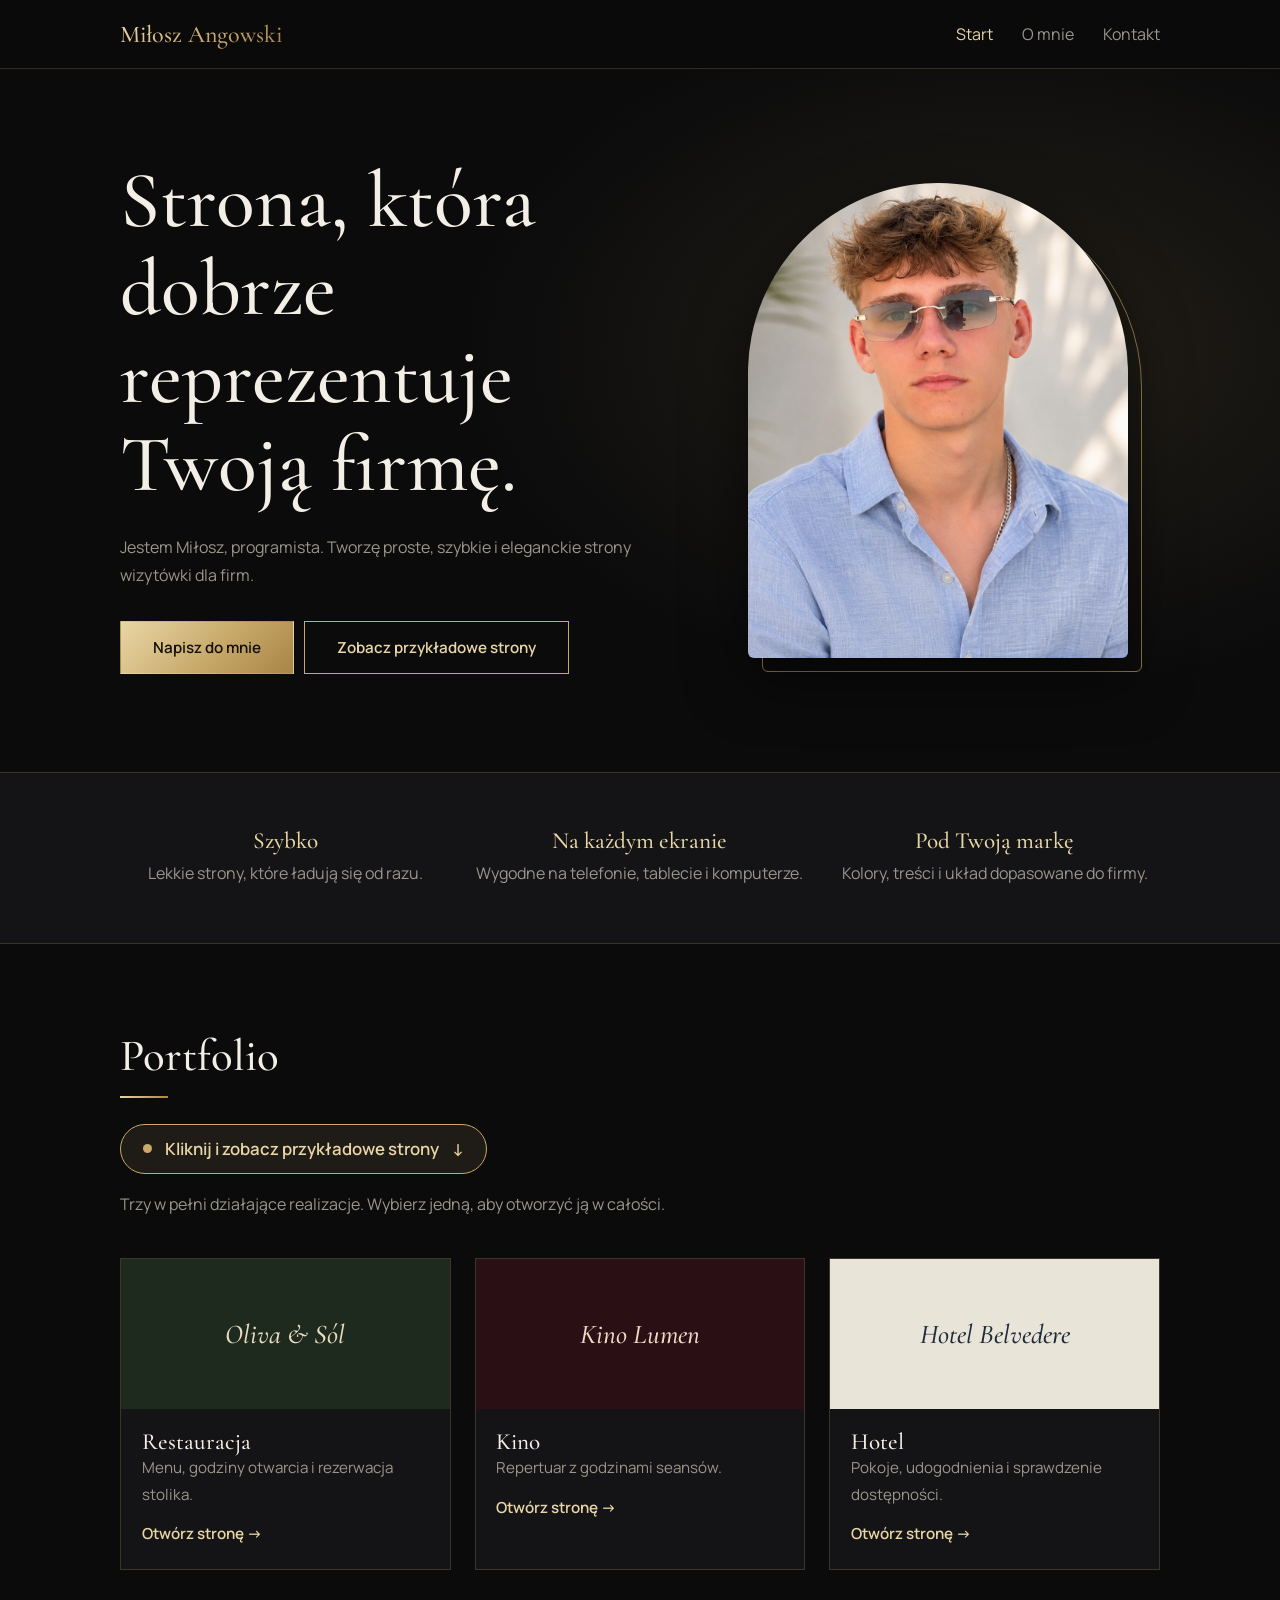
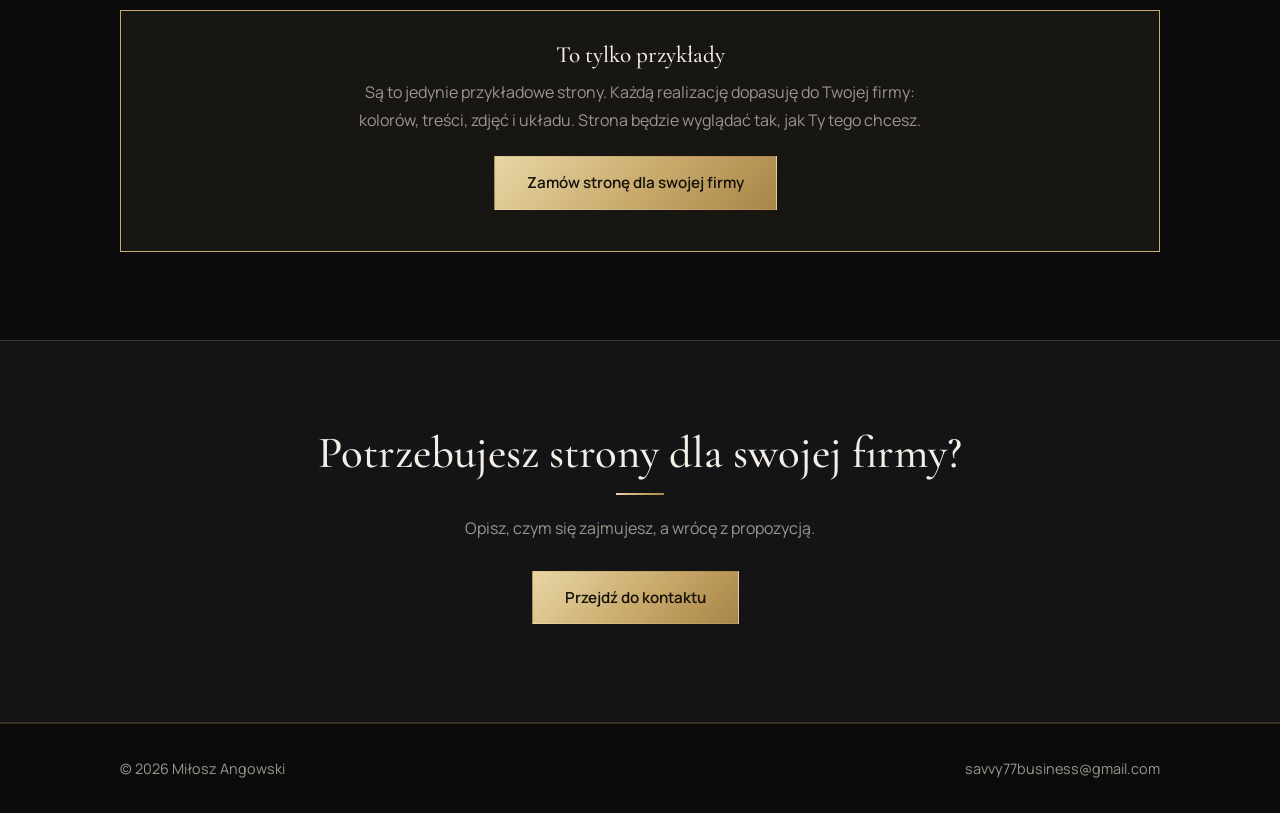
==== index.html @ a97b1cae "Add files via upload" ====
<!DOCTYPE html><html lang="pl"><head><meta charset="UTF-8"><meta name="theme-color" content="#0b0b0c"><meta name="viewport" content="width=device-width,initial-scale=1"><link rel="preconnect" href="https://fonts.googleapis.com"><link rel="preconnect" href="https://fonts.gstatic.com" crossorigin><link href="https://fonts.googleapis.com/css2?family=Cormorant+Garamond:ital,wght@0,500;1,500&family=Manrope:wght@400;600&display=swap" rel="stylesheet"><title>Miłosz Angowski – strony wizytówki dla firm</title><meta name="description" content="Programista. Tworzę proste, szybkie i eleganckie strony wizytówki dla firm."><link rel="stylesheet" href="css/style.css"><script src="js/main.js" defer></script></head><body>
<header><div class="wrap"><a class="logo" href="index.html">Miłosz Angowski</a><nav><a href="index.html" class="on">Start</a><a href="o-mnie.html" class="">O mnie</a><a href="kontakt.html" class="">Kontakt</a></nav></div></header>
<section class="hero"><div class="wrap"><div class="txt"><h1>Strona, która dobrze reprezentuje Twoją firmę.</h1><p>Jestem Miłosz, programista. Tworzę proste, szybkie i eleganckie strony wizytówki dla firm.</p><div><a class="btn fill" href="kontakt.html">Napisz do mnie</a><a class="btn" href="#portfolio">Zobacz przykładowe strony</a></div></div>
<div class="photo"><img src="img/profile.png" alt="Miłosz Angowski"></div></div></section>
<section class="strip"><div class="wrap pts"><div class="pt"><h3>Szybko</h3><p class="muted">Lekkie strony, które ładują się od razu.</p></div><div class="pt"><h3>Na każdym ekranie</h3><p class="muted">Wygodne na telefonie, tablecie i komputerze.</p></div><div class="pt"><h3>Pod Twoją markę</h3><p class="muted">Kolory, treści i układ dopasowane do firmy.</p></div></div></section>
<section id="portfolio"><div class="wrap"><h2>Portfolio</h2><a class="hint" href="#portfolio"><span class="dot"></span>Kliknij i zobacz przykładowe strony<span aria-hidden="true">↓</span></a><p class="muted">Trzy w pełni działające realizacje. Wybierz jedną, aby otworzyć ją w całości.</p>
<div class="grid">
<a class="card" href="demo/restauracja.html"><div class="pv" style="background:#1f2a1f;color:#e8dcc0">Oliva &amp; Sól</div><div><h3>Restauracja</h3><p>Menu, godziny otwarcia i rezerwacja stolika.</p><span class="go">Otwórz stronę →</span></div></a>
<a class="card" href="demo/kino.html"><div class="pv" style="background:#2a0f14;color:#f1d9c6">Kino Lumen</div><div><h3>Kino</h3><p>Repertuar z godzinami seansów.</p><span class="go">Otwórz stronę →</span></div></a>
<a class="card" href="demo/hotel.html"><div class="pv" style="background:#e9e4d8;color:#1d2b3a">Hotel Belvedere</div><div><h3>Hotel</h3><p>Pokoje, udogodnienia i sprawdzenie dostępności.</p><span class="go">Otwórz stronę →</span></div></a>
</div><div class="note-box"><h3>To tylko przykłady</h3><p class="muted">Są to jedynie przykładowe strony. Każdą realizację dopasuję do Twojej firmy: kolorów, treści, zdjęć i układu. Strona będzie wyglądać tak, jak Ty tego chcesz.</p><a class="btn fill" href="kontakt.html">Zamów stronę dla swojej firmy</a></div></div></section>
<section class="band"><div class="wrap"><h2>Potrzebujesz strony dla swojej firmy?</h2><p class="muted" style="margin-bottom:1.8rem">Opisz, czym się zajmujesz, a wrócę z propozycją.</p><a class="btn fill" href="kontakt.html">Przejdź do kontaktu</a></div></section>
<footer><div class="wrap"><span>© 2026 Miłosz Angowski</span><a href="mailto:savvy77business@gmail.com">savvy77business@gmail.com</a></div></footer></body></html>
---- css/style.css ----
:root{--bg:#0b0b0c;--bg2:#141416;--gold:#c8a96a;--gold2:#e8d6a6;--ivory:#f4efe6;--mist:#9b968c;--line:rgba(200,169,106,.22);--grad:linear-gradient(135deg,#e8d6a6,#c8a96a 55%,#a88548)}
*{box-sizing:border-box;margin:0}
html{scroll-behavior:smooth;-webkit-text-size-adjust:100%}
body{background:var(--bg);color:var(--ivory);font:400 1rem/1.75 'Manrope',system-ui,sans-serif;overflow-x:hidden}
h1,h2,h3{font-family:'Cormorant Garamond',Georgia,serif;font-weight:500;line-height:1.1}
h1{font-size:clamp(2.4rem,7vw,5rem)}h2{font-size:clamp(1.9rem,4vw,2.8rem);margin-bottom:1.2rem}h3{font-size:1.45rem}
h2::after{content:"";display:block;width:48px;height:2px;background:var(--grad);margin-top:.9rem}
.band h2::after{margin-inline:auto}
a{color:inherit;text-decoration:none}
:focus-visible{outline:2px solid var(--gold);outline-offset:3px}
.wrap{max-width:1080px;margin:auto;padding:0 max(1.25rem,env(safe-area-inset-left))}
header{position:sticky;top:0;z-index:5;background:rgba(11,11,12,.9);backdrop-filter:blur(12px);-webkit-backdrop-filter:blur(12px);border-bottom:1px solid var(--line);padding-top:env(safe-area-inset-top)}
header .wrap{display:flex;justify-content:space-between;align-items:center;height:68px;gap:1rem}
.logo{font:500 1.5rem 'Cormorant Garamond',serif;white-space:nowrap;background:var(--grad);-webkit-background-clip:text;background-clip:text;color:transparent}
nav{display:flex}nav a{margin-left:1.8rem;color:var(--mist);padding:.5rem 0;transition:color .2s}
nav a:hover,nav a.on{color:var(--gold2)}
section{padding:5.5rem 0}
.muted{color:var(--mist)}
.hero{background:radial-gradient(60% 70% at 78% 40%,rgba(200,169,106,.13),transparent 70%)}
.hero .wrap{display:grid;grid-template-columns:1.2fr 1fr;gap:4rem;align-items:center}
.hero .txt>*{animation:rise .9s both}
.hero .txt p{animation-delay:.15s}.hero .txt div{animation-delay:.3s}.hero .photo{animation:rise 1.1s .2s both}
@keyframes rise{from{opacity:0;transform:translateY(18px)}}
.hero p{color:var(--mist);max-width:34rem;margin:1.5rem 0 2rem}
.photo{position:relative;justify-self:center;width:min(100%,380px)}
.photo::before{content:"";position:absolute;inset:14px -14px -14px 14px;border:1px solid var(--gold);border-radius:190px 190px 6px 6px;opacity:.7}
.photo img{position:relative;display:block;width:100%;aspect-ratio:4/5;object-fit:cover;object-position:50% 12%;border-radius:190px 190px 6px 6px;box-shadow:0 20px 60px rgba(0,0,0,.55)}
.btn{display:inline-block;padding:.95rem 2rem;border:1px solid var(--gold);color:var(--gold2);margin:0 .6rem .6rem 0;cursor:pointer;font:600 .95rem 'Manrope',sans-serif;transition:.25s;background:none;text-align:center;min-height:48px}
.btn:hover{background:var(--gold);color:var(--bg)}
.btn.fill{background:var(--grad);color:#14110a;border-color:transparent}.btn.fill:hover{filter:brightness(1.1)}
.grid{display:grid;grid-template-columns:repeat(3,1fr);gap:1.5rem;margin-top:2.5rem}
.card{border:1px solid var(--line);background:var(--bg2);transition:.3s;display:block}
.card:hover{border-color:var(--gold);transform:translateY(-4px);box-shadow:0 14px 40px rgba(0,0,0,.5)}
.card .pv{height:150px;display:flex;align-items:center;justify-content:center;font:italic 500 1.7rem 'Cormorant Garamond',serif}
.card div:last-child{padding:1.3rem}.card p{color:var(--mist);font-size:.95rem}
.band{background:var(--bg2);border-block:1px solid var(--line);text-align:center}
.cols{display:grid;grid-template-columns:1fr 1fr;gap:4rem}
.rows>div{padding:1.2rem 0;border-bottom:1px solid var(--line)}.rows h3{margin-bottom:.2rem;color:var(--gold2)}
form{display:grid;gap:1.2rem;max-width:560px}
label{display:grid;gap:.4rem;color:var(--mist);font-size:.95rem}
input,textarea{background:var(--bg2);border:1px solid var(--line);color:var(--ivory);padding:.9rem 1rem;font:inherit;font-size:16px;border-radius:2px;width:100%}
input:focus,textarea:focus{border-color:var(--gold);outline:0}
footer{border-top:1px solid var(--line);padding:2rem 0 calc(2rem + env(safe-area-inset-bottom));color:var(--mist);font-size:.9rem}
footer .wrap{display:flex;justify-content:space-between;flex-wrap:wrap;gap:.5rem}
footer a:hover{color:var(--gold2)}
@media(max-width:760px){
.hero .wrap,.cols,.grid{grid-template-columns:1fr}.hero .wrap{gap:2.5rem;text-align:center}
.hero .photo{order:-1;width:min(68%,270px)}.hero p{margin-inline:auto}
.hero .btn{display:block;margin-right:0}
.cols{gap:2.5rem}
section{padding:3.5rem 0}header .wrap{height:60px}.logo{font-size:1.25rem}nav a{margin-left:1rem;font-size:.9rem}
.btn{width:100%}footer .wrap{flex-direction:column;align-items:center;text-align:center}}
@media(prefers-reduced-motion:reduce){*{animation:none!important;transition:none!important}}
.hint{display:inline-flex;align-items:center;gap:.8rem;margin:.4rem 0 1rem;padding:.8rem 1.4rem;border:1px solid var(--gold);background:rgba(200,169,106,.1);color:var(--gold2);font:600 1.05rem 'Manrope',sans-serif;border-radius:99px}
.hint .dot{width:9px;height:9px;border-radius:50%;background:var(--gold);animation:pulse 1.6s infinite}
@keyframes pulse{0%{box-shadow:0 0 0 0 rgba(200,169,106,.7)}100%{box-shadow:0 0 0 12px rgba(200,169,106,0)}}
.card .go{display:inline-block;margin-top:.8rem;color:var(--gold2);font-weight:600;font-size:.95rem}
.card:hover .go{letter-spacing:.03em}
@media(max-width:760px){.hint{font-size:.95rem;padding:.7rem 1.1rem}}
::selection{background:var(--gold);color:#14110a}
.prog{position:fixed;top:0;left:0;height:3px;background:var(--grad);z-index:20;width:0}
.rv{opacity:0;transform:translateY(22px);transition:opacity .7s,transform .7s,border-color .3s,box-shadow .3s}
.rv.vis{opacity:1;transform:none}.card.rv.vis:hover{transform:translateY(-4px)}
.strip{padding:3.5rem 0;border-block:1px solid var(--line);background:var(--bg2)}
.pts,.steps,.feat{display:grid;gap:1.5rem}.pts{grid-template-columns:repeat(3,1fr);text-align:center}.pt h3{color:var(--gold2);margin-bottom:.3rem}
.steps{grid-template-columns:repeat(4,1fr);margin-top:2rem}.step b{display:block;font:500 2.6rem 'Cormorant Garamond',serif;background:var(--grad);-webkit-background-clip:text;background-clip:text;color:transparent}
.feat{grid-template-columns:repeat(3,1fr);margin-top:2rem}.feat>div{border:1px solid var(--line);padding:1.5rem;background:var(--bg2)}.feat h3{color:var(--gold2);margin-bottom:.4rem}
.note-box{margin-top:2.5rem;padding:2rem;border:1px solid var(--gold);background:rgba(200,169,106,.07);text-align:center}.note-box p{max-width:36rem;margin:.6rem auto 1.4rem}
.cgrid{display:grid;grid-template-columns:1fr 1.1fr;gap:4rem;align-items:start}
.fcard{border:1px solid var(--line);border-top:2px solid var(--gold);background:var(--bg2);padding:2rem;box-shadow:0 20px 60px rgba(0,0,0,.4)}.fcard form{max-width:none}
select{background:var(--bg);border:1px solid var(--line);color:var(--ivory);padding:.9rem 1rem;font:inherit;font-size:16px;border-radius:2px;width:100%}
select:focus{border-color:var(--gold);outline:0}
details{border-bottom:1px solid var(--line);padding:1rem 0}summary{cursor:pointer;font-weight:600;color:var(--gold2);list-style:none}summary::after{content:"+";float:right;color:var(--gold)}details[open] summary::after{content:"–"}details p{margin-top:.6rem}
@media(max-width:860px){.steps,.feat,.pts,.cgrid{grid-template-columns:1fr}.cgrid{gap:2.5rem}.pts{text-align:left}.fcard{padding:1.4rem}}
@media(min-width:861px) and (max-width:1000px){.steps{grid-template-columns:1fr 1fr}}
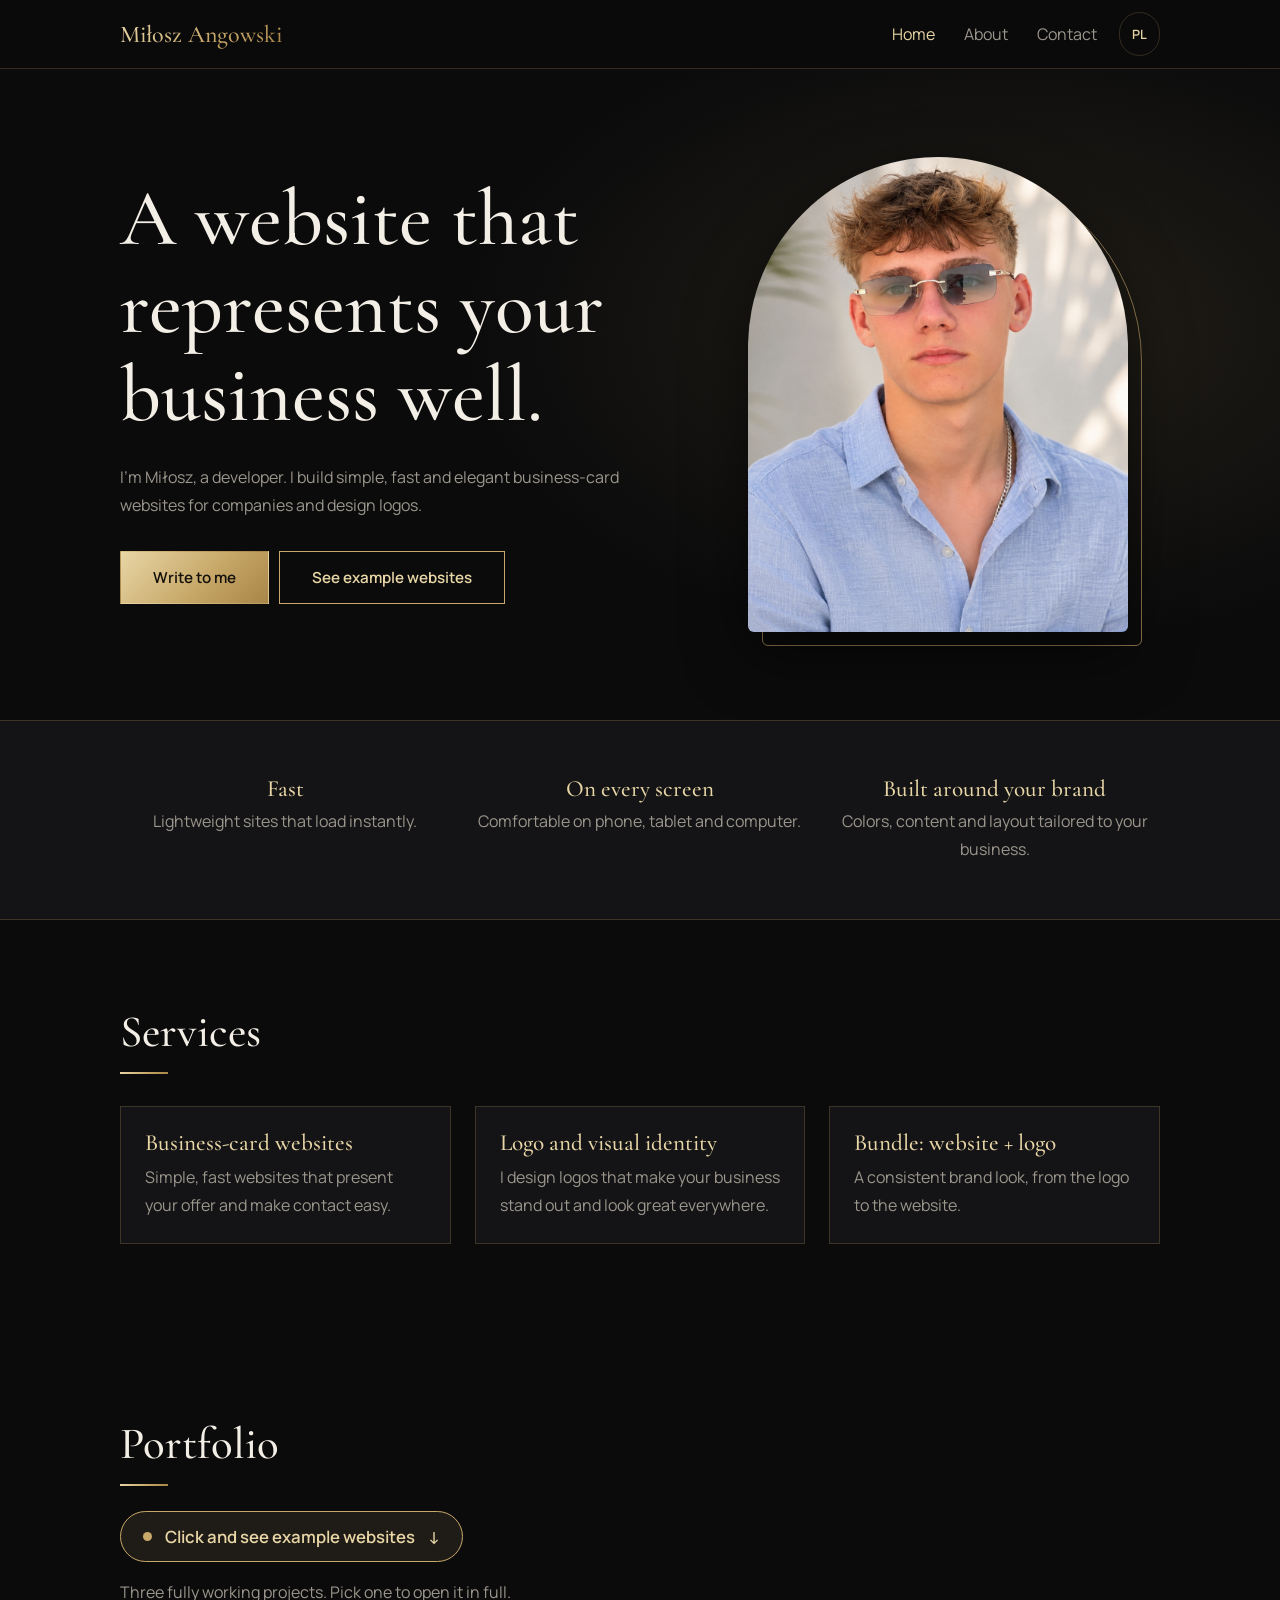
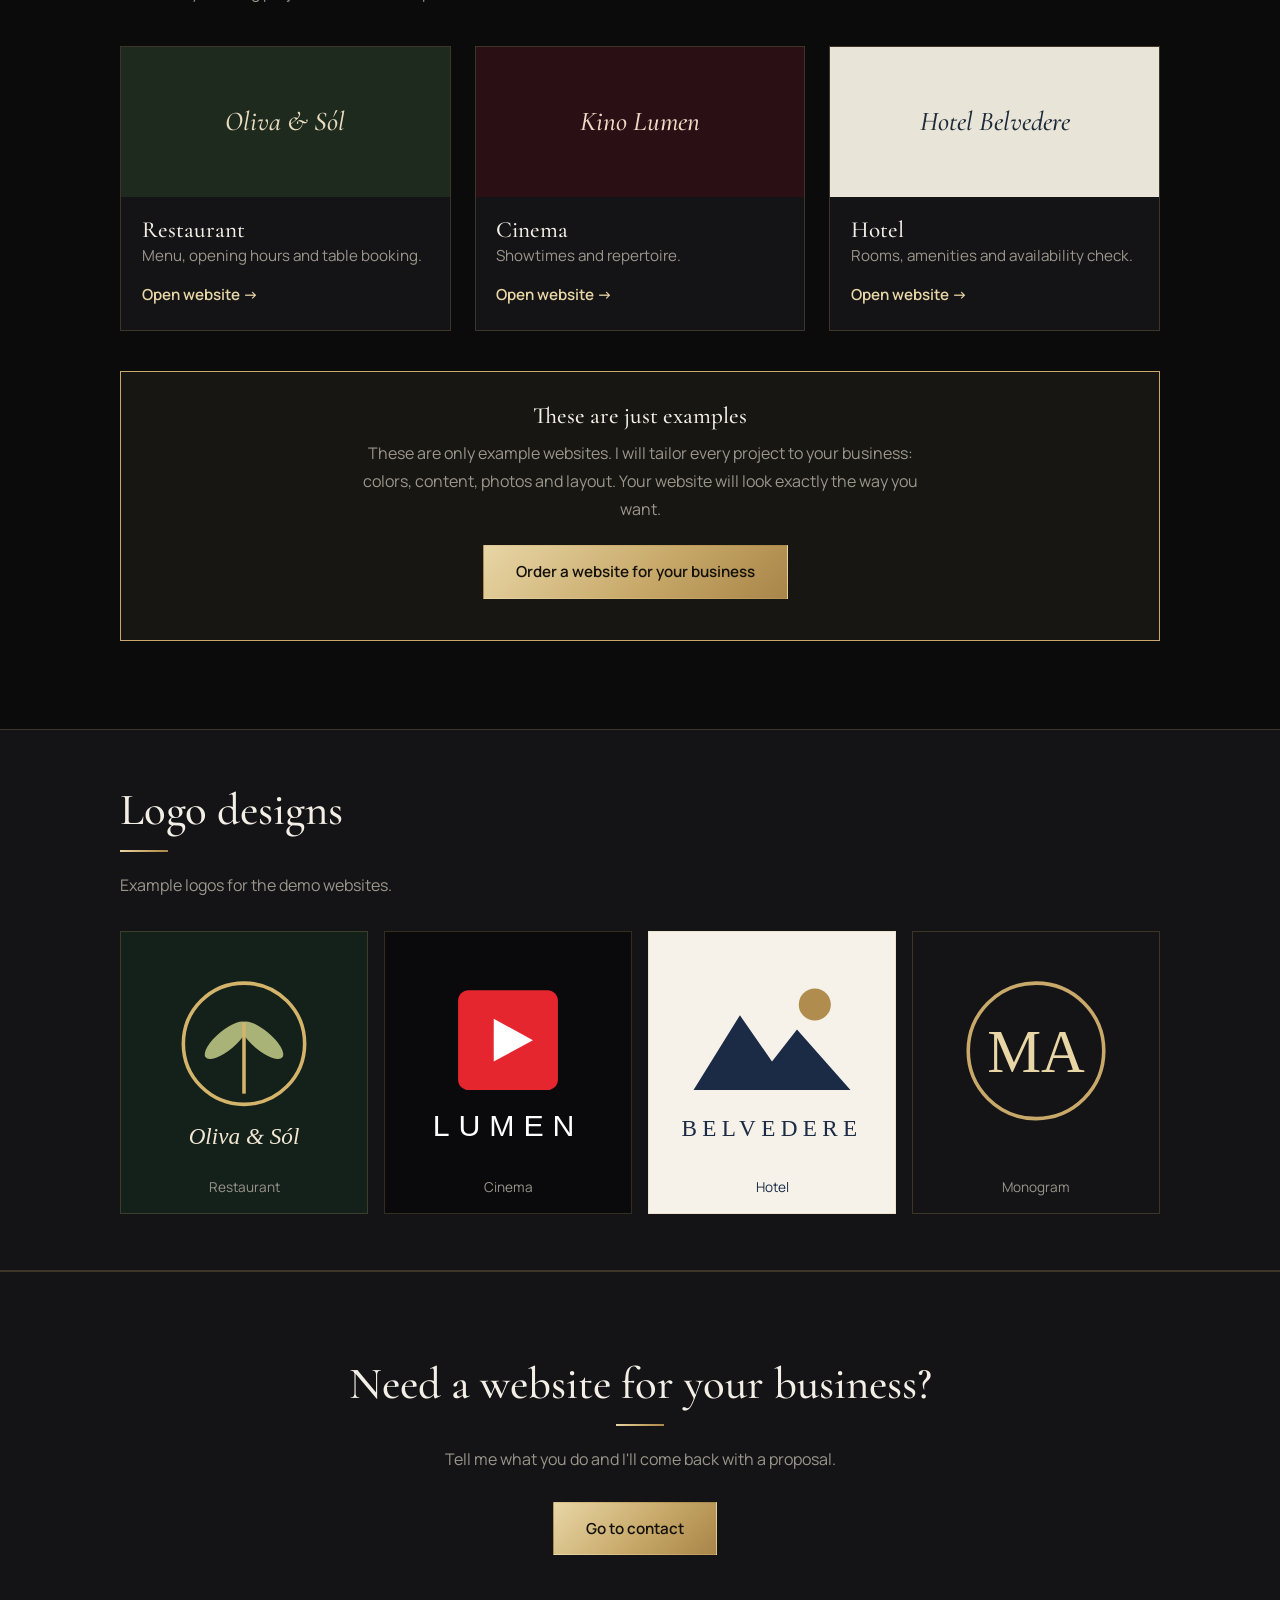
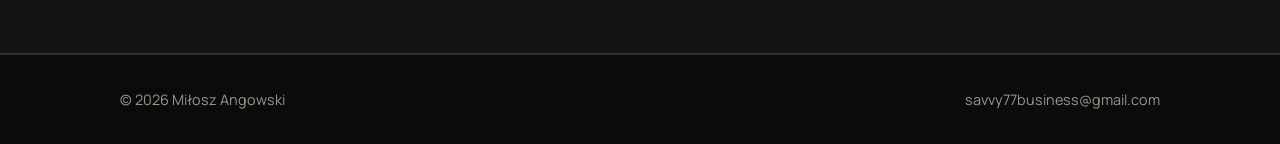
==== commit 7b97e0ae: "Add files via upload" ====
--- a/index.html
+++ b/index.html
@@ -1,13 +1,15 @@
-<!DOCTYPE html><html lang="pl"><head><meta charset="UTF-8"><meta name="theme-color" content="#0b0b0c"><meta name="viewport" content="width=device-width,initial-scale=1"><link rel="preconnect" href="https://fonts.googleapis.com"><link rel="preconnect" href="https://fonts.gstatic.com" crossorigin><link href="https://fonts.googleapis.com/css2?family=Cormorant+Garamond:ital,wght@0,500;1,500&family=Manrope:wght@400;600&display=swap" rel="stylesheet"><title>Miłosz Angowski – strony wizytówki dla firm</title><meta name="description" content="Programista. Tworzę proste, szybkie i eleganckie strony wizytówki dla firm."><link rel="stylesheet" href="css/style.css"><script src="js/main.js" defer></script></head><body>
+<!DOCTYPE html><html lang="pl"><head><meta charset="UTF-8"><meta name="theme-color" content="#0b0b0c"><link rel="icon" href="data:image/svg+xml,%3Csvg xmlns='http://www.w3.org/2000/svg' viewBox='0 0 64 64'%3E%3Crect width='64' height='64' rx='12' fill='%230b0b0c'/%3E%3Ctext x='32' y='43' font-size='28' text-anchor='middle' fill='%23c8a96a' font-family='Georgia,serif'%3EMA%3C/text%3E%3C/svg%3E"><meta name="viewport" content="width=device-width,initial-scale=1"><link rel="preconnect" href="https://fonts.googleapis.com"><link rel="preconnect" href="https://fonts.gstatic.com" crossorigin><link href="https://fonts.googleapis.com/css2?family=Cormorant+Garamond:ital,wght@0,500;1,500&family=Manrope:wght@400;600&display=swap" rel="stylesheet"><title>Miłosz Angowski – strony wizytówki dla firm</title><meta name="description" content="Programista. Tworzę proste, szybkie i eleganckie strony wizytówki dla firm."><link rel="stylesheet" href="css/style.css?v=4"><script src="js/main.js?v=4" defer></script><script src="js/i18n.js?v=4" defer></script></head><body>
 <header><div class="wrap"><a class="logo" href="index.html">Miłosz Angowski</a><nav><a href="index.html" class="on">Start</a><a href="o-mnie.html" class="">O mnie</a><a href="kontakt.html" class="">Kontakt</a></nav></div></header>
-<section class="hero"><div class="wrap"><div class="txt"><h1>Strona, która dobrze reprezentuje Twoją firmę.</h1><p>Jestem Miłosz, programista. Tworzę proste, szybkie i eleganckie strony wizytówki dla firm.</p><div><a class="btn fill" href="kontakt.html">Napisz do mnie</a><a class="btn" href="#portfolio">Zobacz przykładowe strony</a></div></div>
+<section class="hero"><div class="wrap"><div class="txt"><h1>Strona, która dobrze reprezentuje Twoją firmę.</h1><p>Jestem Miłosz, programista. Tworzę proste, szybkie i eleganckie strony wizytówki dla firm oraz projektuję logo.</p><div><a class="btn fill" href="kontakt.html">Napisz do mnie</a><a class="btn" href="#portfolio">Zobacz przykładowe strony</a></div></div>
 <div class="photo"><img src="img/profile.png" alt="Miłosz Angowski"></div></div></section>
 <section class="strip"><div class="wrap pts"><div class="pt"><h3>Szybko</h3><p class="muted">Lekkie strony, które ładują się od razu.</p></div><div class="pt"><h3>Na każdym ekranie</h3><p class="muted">Wygodne na telefonie, tablecie i komputerze.</p></div><div class="pt"><h3>Pod Twoją markę</h3><p class="muted">Kolory, treści i układ dopasowane do firmy.</p></div></div></section>
+<section><div class="wrap"><h2>Usługi</h2><div class="feat"><div><h3>Strony wizytówki</h3><p class="muted">Proste, szybkie strony, które pokazują ofertę i ułatwiają kontakt.</p></div><div><h3>Logo i identyfikacja</h3><p class="muted">Projektuję logo, które wyróżnia firmę i dobrze wygląda wszędzie.</p></div><div><h3>Pakiet: strona + logo</h3><p class="muted">Spójny wygląd marki od logo po stronę internetową.</p></div></div></div></section>
 <section id="portfolio"><div class="wrap"><h2>Portfolio</h2><a class="hint" href="#portfolio"><span class="dot"></span>Kliknij i zobacz przykładowe strony<span aria-hidden="true">↓</span></a><p class="muted">Trzy w pełni działające realizacje. Wybierz jedną, aby otworzyć ją w całości.</p>
 <div class="grid">
 <a class="card" href="demo/restauracja.html"><div class="pv" style="background:#1f2a1f;color:#e8dcc0">Oliva &amp; Sól</div><div><h3>Restauracja</h3><p>Menu, godziny otwarcia i rezerwacja stolika.</p><span class="go">Otwórz stronę →</span></div></a>
 <a class="card" href="demo/kino.html"><div class="pv" style="background:#2a0f14;color:#f1d9c6">Kino Lumen</div><div><h3>Kino</h3><p>Repertuar z godzinami seansów.</p><span class="go">Otwórz stronę →</span></div></a>
 <a class="card" href="demo/hotel.html"><div class="pv" style="background:#e9e4d8;color:#1d2b3a">Hotel Belvedere</div><div><h3>Hotel</h3><p>Pokoje, udogodnienia i sprawdzenie dostępności.</p><span class="go">Otwórz stronę →</span></div></a>
 </div><div class="note-box"><h3>To tylko przykłady</h3><p class="muted">Są to jedynie przykładowe strony. Każdą realizację dopasuję do Twojej firmy: kolorów, treści, zdjęć i układu. Strona będzie wyglądać tak, jak Ty tego chcesz.</p><a class="btn fill" href="kontakt.html">Zamów stronę dla swojej firmy</a></div></div></section>
+<section class="strip" id="logo"><div class="wrap"><h2>Projekty logo</h2><p class="muted">Przykładowe logotypy dla stron demonstracyjnych.</p><div class="lgs"><div class="lg" style="background:#14201a"><svg viewBox="0 0 120 120"><circle cx="60" cy="52" r="34" fill="none" stroke="#d4b46a" stroke-width="2"/><ellipse cx="50" cy="50" rx="15" ry="5.5" fill="#a9b377" transform="rotate(-40 50 50)"/><ellipse cx="70" cy="50" rx="15" ry="5.5" fill="#a9b377" transform="rotate(40 70 50)"/><path d="M60 80V40" stroke="#d4b46a" stroke-width="2"/><text x="60" y="108" font-size="13" text-anchor="middle" fill="#f1e8d3" font-family="Georgia,serif" font-style="italic">Oliva &amp; Sól</text></svg><p>Restauracja</p></div><div class="lg" style="background:#0a0a0d"><svg viewBox="0 0 120 120"><rect x="32" y="22" width="56" height="56" rx="6" fill="#e5262e"/><path d="M52 38l22 12-22 12z" fill="#fff"/><text x="60" y="104" font-size="17" text-anchor="middle" fill="#fff" letter-spacing="5" font-family="Impact,sans-serif">LUMEN</text></svg><p>Kino</p></div><div class="lg" style="background:#f6f2ea"><svg viewBox="0 0 120 120"><path d="M16 78L42 36l18 26 14-18 30 34z" fill="#1b2b45"/><circle cx="84" cy="30" r="9" fill="#b08d4f"/><text x="60" y="104" font-size="13" text-anchor="middle" fill="#1b2b45" letter-spacing="3" font-family="Georgia,serif">BELVEDERE</text></svg><p style="color:#1b2b45">Hotel</p></div><div class="lg" style="background:#141416"><svg viewBox="0 0 120 120"><circle cx="60" cy="56" r="38" fill="none" stroke="#c8a96a" stroke-width="2"/><text x="60" y="68" font-size="34" text-anchor="middle" fill="#e8d6a6" font-family="Georgia,serif">MA</text></svg><p>Monogram</p></div></div></div></section>
 <section class="band"><div class="wrap"><h2>Potrzebujesz strony dla swojej firmy?</h2><p class="muted" style="margin-bottom:1.8rem">Opisz, czym się zajmujesz, a wrócę z propozycją.</p><a class="btn fill" href="kontakt.html">Przejdź do kontaktu</a></div></section>
 <footer><div class="wrap"><span>© 2026 Miłosz Angowski</span><a href="mailto:savvy77business@gmail.com">savvy77business@gmail.com</a></div></footer></body></html>
--- a/css/style.css
+++ b/css/style.css
@@ -73,3 +73,8 @@
 details{border-bottom:1px solid var(--line);padding:1rem 0}summary{cursor:pointer;font-weight:600;color:var(--gold2);list-style:none}summary::after{content:"+";float:right;color:var(--gold)}details[open] summary::after{content:"–"}details p{margin-top:.6rem}
 @media(max-width:860px){.steps,.feat,.pts,.cgrid{grid-template-columns:1fr}.cgrid{gap:2.5rem}.pts{text-align:left}.fcard{padding:1.4rem}}
 @media(min-width:861px) and (max-width:1000px){.steps{grid-template-columns:1fr 1fr}}
+.lang{margin-left:1.4rem;background:none;border:1px solid var(--line);color:var(--gold2);padding:.25rem .75rem;border-radius:99px;font:600 .8rem 'Manrope',sans-serif;cursor:pointer;transition:.2s}.lang:hover{border-color:var(--gold);background:rgba(200,169,106,.1)}
+.top{position:fixed;right:16px;bottom:calc(16px + env(safe-area-inset-bottom));width:44px;height:44px;border-radius:50%;background:var(--grad);color:#14110a;border:0;font-size:1.2rem;cursor:pointer;opacity:0;pointer-events:none;transition:.3s;z-index:9}.top.on{opacity:1;pointer-events:auto}
+.lgs{display:grid;grid-template-columns:repeat(4,1fr);gap:1rem;margin-top:2rem}.lg{border:1px solid var(--line);padding:1.2rem 1rem .8rem;text-align:center;transition:.3s}.lg:hover{border-color:var(--gold);transform:translateY(-4px)}.lg p{font-size:.85rem;color:var(--mist);margin-top:.2rem}
+@media(max-width:860px){.lgs{grid-template-columns:1fr 1fr}}
+@media(max-width:760px){.lang{margin-left:.8rem}}
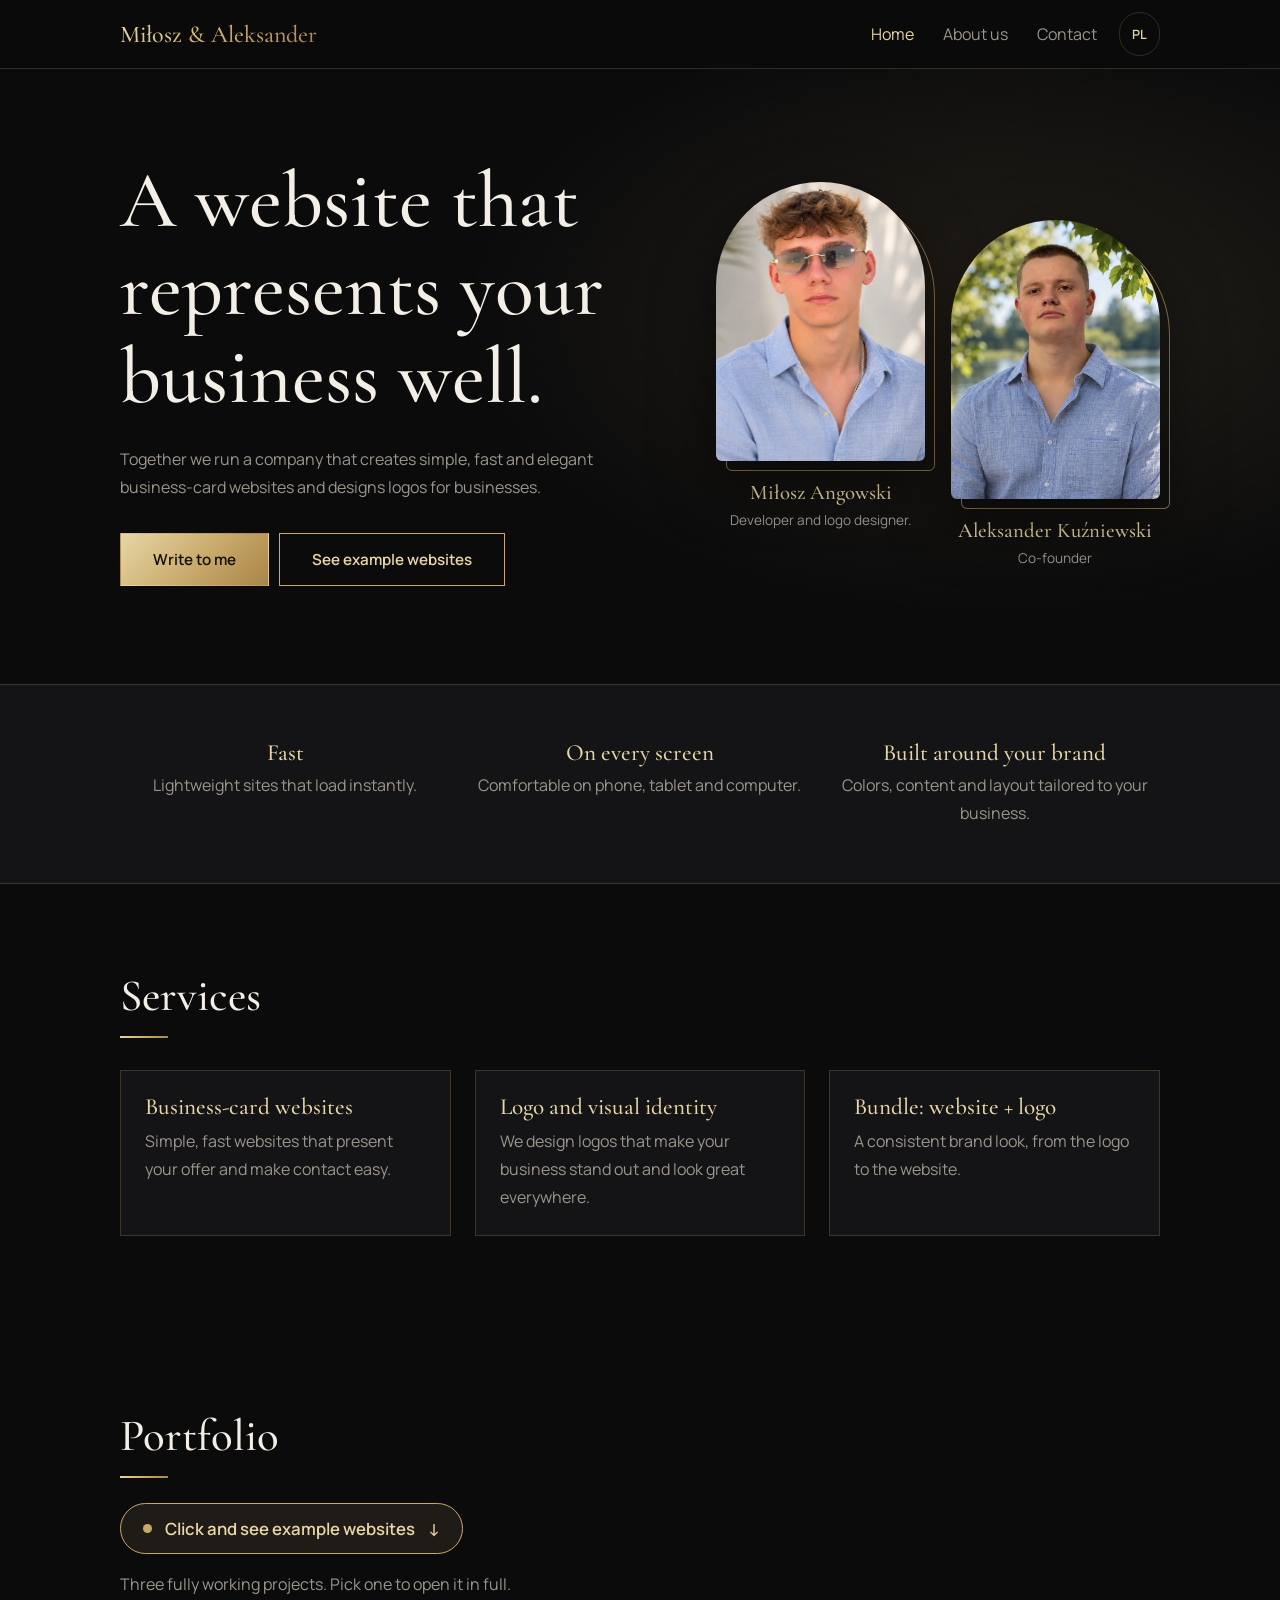
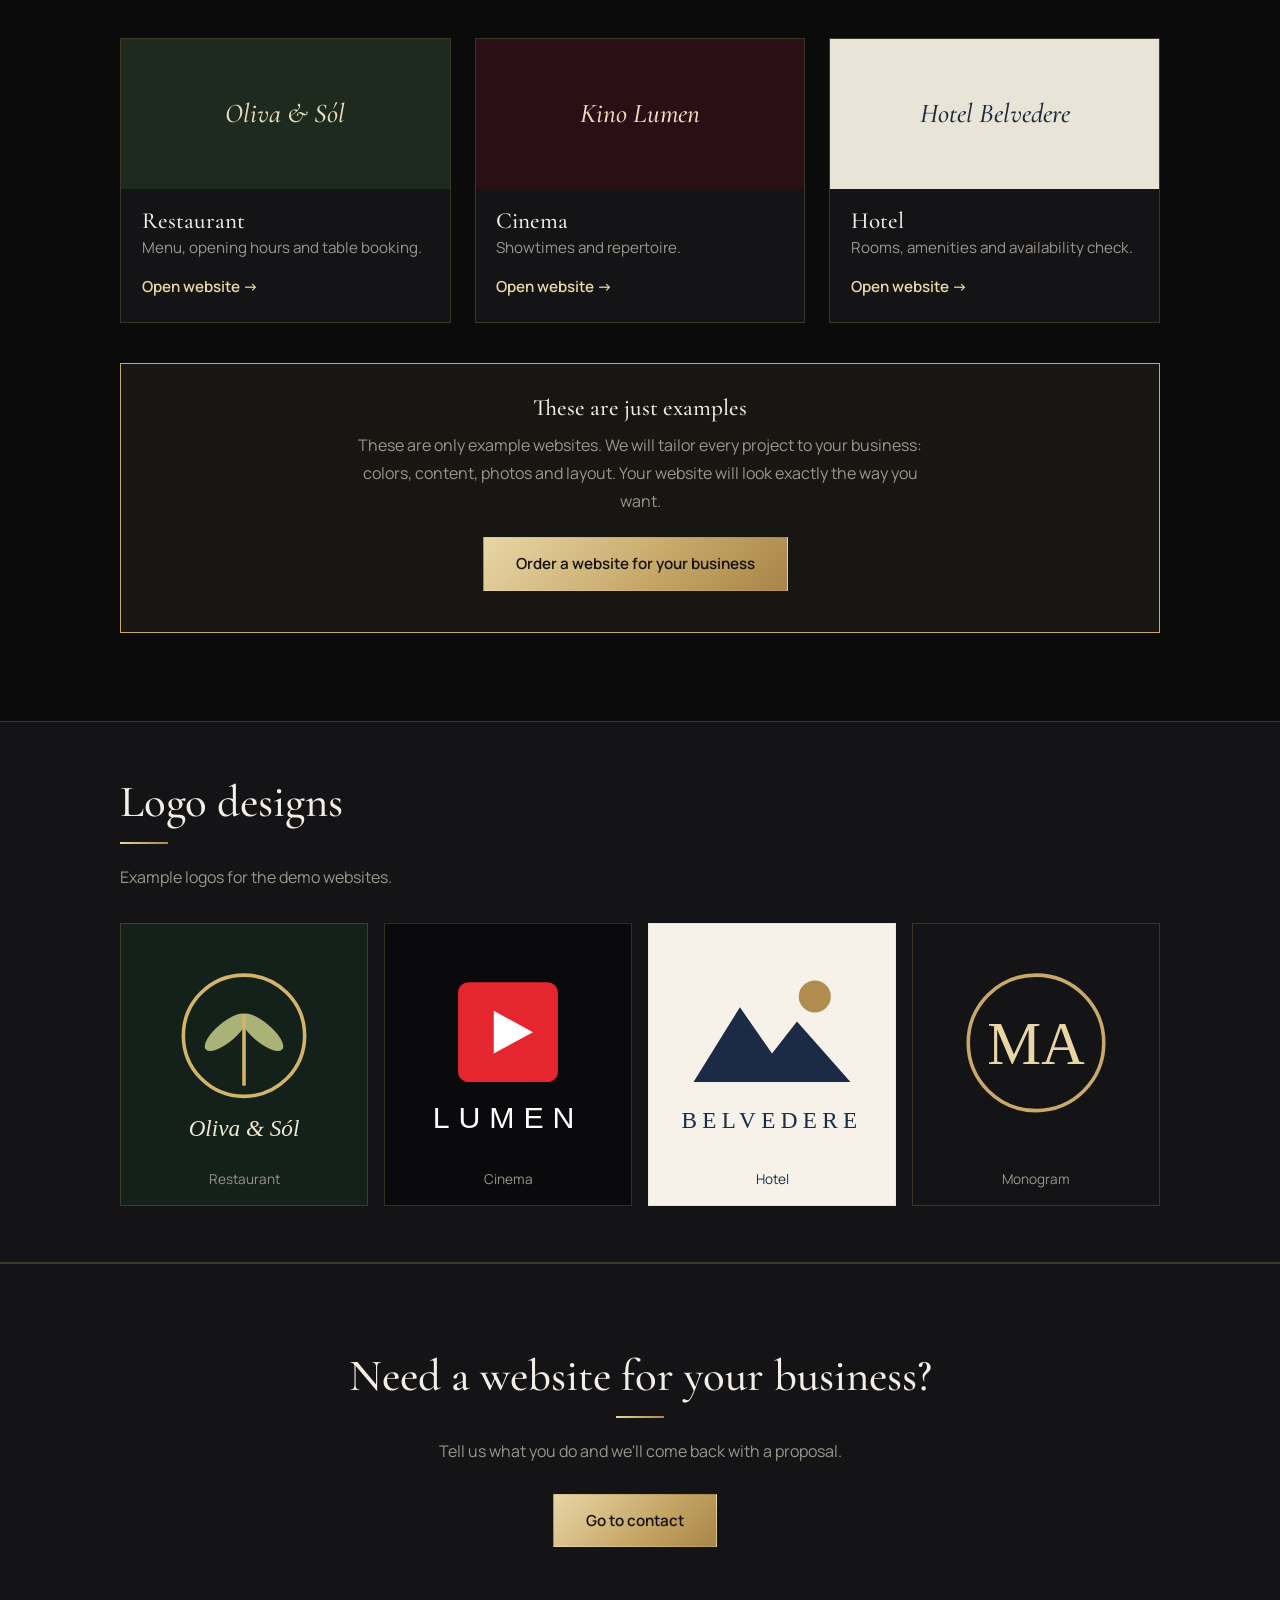
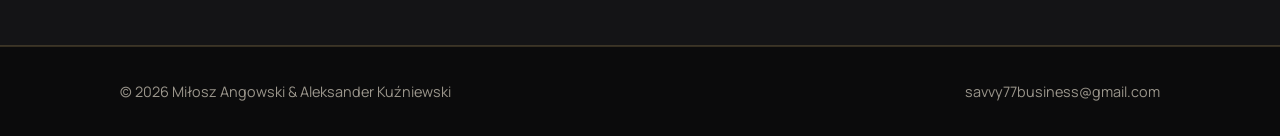
==== commit cfdaf7b4: "Add files via upload" ====
--- a/index.html
+++ b/index.html
@@ -1,15 +1,15 @@
-<!DOCTYPE html><html lang="pl"><head><meta charset="UTF-8"><meta name="theme-color" content="#0b0b0c"><link rel="icon" href="data:image/svg+xml,%3Csvg xmlns='http://www.w3.org/2000/svg' viewBox='0 0 64 64'%3E%3Crect width='64' height='64' rx='12' fill='%230b0b0c'/%3E%3Ctext x='32' y='43' font-size='28' text-anchor='middle' fill='%23c8a96a' font-family='Georgia,serif'%3EMA%3C/text%3E%3C/svg%3E"><meta name="viewport" content="width=device-width,initial-scale=1"><link rel="preconnect" href="https://fonts.googleapis.com"><link rel="preconnect" href="https://fonts.gstatic.com" crossorigin><link href="https://fonts.googleapis.com/css2?family=Cormorant+Garamond:ital,wght@0,500;1,500&family=Manrope:wght@400;600&display=swap" rel="stylesheet"><title>Miłosz Angowski – strony wizytówki dla firm</title><meta name="description" content="Programista. Tworzę proste, szybkie i eleganckie strony wizytówki dla firm."><link rel="stylesheet" href="css/style.css?v=4"><script src="js/main.js?v=4" defer></script><script src="js/i18n.js?v=4" defer></script></head><body>
-<header><div class="wrap"><a class="logo" href="index.html">Miłosz Angowski</a><nav><a href="index.html" class="on">Start</a><a href="o-mnie.html" class="">O mnie</a><a href="kontakt.html" class="">Kontakt</a></nav></div></header>
-<section class="hero"><div class="wrap"><div class="txt"><h1>Strona, która dobrze reprezentuje Twoją firmę.</h1><p>Jestem Miłosz, programista. Tworzę proste, szybkie i eleganckie strony wizytówki dla firm oraz projektuję logo.</p><div><a class="btn fill" href="kontakt.html">Napisz do mnie</a><a class="btn" href="#portfolio">Zobacz przykładowe strony</a></div></div>
-<div class="photo"><img src="img/profile.png" alt="Miłosz Angowski"></div></div></section>
+<!DOCTYPE html><html lang="pl"><head><meta charset="UTF-8"><meta name="theme-color" content="#0b0b0c"><link rel="icon" href="data:image/svg+xml,%3Csvg xmlns='http://www.w3.org/2000/svg' viewBox='0 0 64 64'%3E%3Crect width='64' height='64' rx='12' fill='%230b0b0c'/%3E%3Ctext x='32' y='43' font-size='28' text-anchor='middle' fill='%23c8a96a' font-family='Georgia,serif'%3EMA%3C/text%3E%3C/svg%3E"><meta name="viewport" content="width=device-width,initial-scale=1"><link rel="preconnect" href="https://fonts.googleapis.com"><link rel="preconnect" href="https://fonts.gstatic.com" crossorigin><link href="https://fonts.googleapis.com/css2?family=Cormorant+Garamond:ital,wght@0,500;1,500&family=Manrope:wght@400;600&display=swap" rel="stylesheet"><title>Miłosz &amp; Aleksander – strony wizytówki i logo</title><meta name="description" content="Strony wizytówki i projekty logo dla firm. Prowadzimy razem firmę i dopasowujemy każdy projekt do marki."><link rel="stylesheet" href="css/style.css?v=6"><script src="js/main.js?v=6" defer></script><script src="js/i18n.js?v=6" defer></script></head><body>
+<header><div class="wrap"><a class="logo" href="index.html">Miłosz &amp; Aleksander</a><nav><a href="index.html" class="on">Start</a><a href="o-nas.html" class="">O nas</a><a href="kontakt.html" class="">Kontakt</a></nav></div></header>
+<section class="hero"><div class="wrap"><div class="txt"><h1>Strona, która dobrze reprezentuje Twoją firmę.</h1><p>Prowadzimy razem firmę, która tworzy proste, szybkie i eleganckie strony wizytówki oraz projektuje logo dla firm.</p><div><a class="btn fill" href="kontakt.html">Napisz do mnie</a><a class="btn" href="#portfolio">Zobacz przykładowe strony</a></div></div>
+<div class="duo"><figure class="pp"><div class="photo"><img src="img/profile.png" alt="Miłosz Angowski"></div><figcaption><b>Miłosz Angowski</b><span>Programista i projektant logo.</span></figcaption></figure><figure class="pp b"><div class="photo"><img src="img/partner.jpg" alt="Aleksander Kuźniewski"></div><figcaption><b>Aleksander Kuźniewski</b><span>Współzałożyciel</span></figcaption></figure></div></div></section>
 <section class="strip"><div class="wrap pts"><div class="pt"><h3>Szybko</h3><p class="muted">Lekkie strony, które ładują się od razu.</p></div><div class="pt"><h3>Na każdym ekranie</h3><p class="muted">Wygodne na telefonie, tablecie i komputerze.</p></div><div class="pt"><h3>Pod Twoją markę</h3><p class="muted">Kolory, treści i układ dopasowane do firmy.</p></div></div></section>
-<section><div class="wrap"><h2>Usługi</h2><div class="feat"><div><h3>Strony wizytówki</h3><p class="muted">Proste, szybkie strony, które pokazują ofertę i ułatwiają kontakt.</p></div><div><h3>Logo i identyfikacja</h3><p class="muted">Projektuję logo, które wyróżnia firmę i dobrze wygląda wszędzie.</p></div><div><h3>Pakiet: strona + logo</h3><p class="muted">Spójny wygląd marki od logo po stronę internetową.</p></div></div></div></section>
+<section><div class="wrap"><h2>Usługi</h2><div class="feat"><div><h3>Strony wizytówki</h3><p class="muted">Proste, szybkie strony, które pokazują ofertę i ułatwiają kontakt.</p></div><div><h3>Logo i identyfikacja</h3><p class="muted">Projektujemy logo, które wyróżnia firmę i dobrze wygląda wszędzie.</p></div><div><h3>Pakiet: strona + logo</h3><p class="muted">Spójny wygląd marki od logo po stronę internetową.</p></div></div></div></section>
 <section id="portfolio"><div class="wrap"><h2>Portfolio</h2><a class="hint" href="#portfolio"><span class="dot"></span>Kliknij i zobacz przykładowe strony<span aria-hidden="true">↓</span></a><p class="muted">Trzy w pełni działające realizacje. Wybierz jedną, aby otworzyć ją w całości.</p>
 <div class="grid">
 <a class="card" href="demo/restauracja.html"><div class="pv" style="background:#1f2a1f;color:#e8dcc0">Oliva &amp; Sól</div><div><h3>Restauracja</h3><p>Menu, godziny otwarcia i rezerwacja stolika.</p><span class="go">Otwórz stronę →</span></div></a>
 <a class="card" href="demo/kino.html"><div class="pv" style="background:#2a0f14;color:#f1d9c6">Kino Lumen</div><div><h3>Kino</h3><p>Repertuar z godzinami seansów.</p><span class="go">Otwórz stronę →</span></div></a>
 <a class="card" href="demo/hotel.html"><div class="pv" style="background:#e9e4d8;color:#1d2b3a">Hotel Belvedere</div><div><h3>Hotel</h3><p>Pokoje, udogodnienia i sprawdzenie dostępności.</p><span class="go">Otwórz stronę →</span></div></a>
-</div><div class="note-box"><h3>To tylko przykłady</h3><p class="muted">Są to jedynie przykładowe strony. Każdą realizację dopasuję do Twojej firmy: kolorów, treści, zdjęć i układu. Strona będzie wyglądać tak, jak Ty tego chcesz.</p><a class="btn fill" href="kontakt.html">Zamów stronę dla swojej firmy</a></div></div></section>
+</div><div class="note-box"><h3>To tylko przykłady</h3><p class="muted">Są to jedynie przykładowe strony. Każdą realizację dopasujemy do Twojej firmy: kolorów, treści, zdjęć i układu. Strona będzie wyglądać tak, jak Ty tego chcesz.</p><a class="btn fill" href="kontakt.html">Zamów stronę dla swojej firmy</a></div></div></section>
 <section class="strip" id="logo"><div class="wrap"><h2>Projekty logo</h2><p class="muted">Przykładowe logotypy dla stron demonstracyjnych.</p><div class="lgs"><div class="lg" style="background:#14201a"><svg viewBox="0 0 120 120"><circle cx="60" cy="52" r="34" fill="none" stroke="#d4b46a" stroke-width="2"/><ellipse cx="50" cy="50" rx="15" ry="5.5" fill="#a9b377" transform="rotate(-40 50 50)"/><ellipse cx="70" cy="50" rx="15" ry="5.5" fill="#a9b377" transform="rotate(40 70 50)"/><path d="M60 80V40" stroke="#d4b46a" stroke-width="2"/><text x="60" y="108" font-size="13" text-anchor="middle" fill="#f1e8d3" font-family="Georgia,serif" font-style="italic">Oliva &amp; Sól</text></svg><p>Restauracja</p></div><div class="lg" style="background:#0a0a0d"><svg viewBox="0 0 120 120"><rect x="32" y="22" width="56" height="56" rx="6" fill="#e5262e"/><path d="M52 38l22 12-22 12z" fill="#fff"/><text x="60" y="104" font-size="17" text-anchor="middle" fill="#fff" letter-spacing="5" font-family="Impact,sans-serif">LUMEN</text></svg><p>Kino</p></div><div class="lg" style="background:#f6f2ea"><svg viewBox="0 0 120 120"><path d="M16 78L42 36l18 26 14-18 30 34z" fill="#1b2b45"/><circle cx="84" cy="30" r="9" fill="#b08d4f"/><text x="60" y="104" font-size="13" text-anchor="middle" fill="#1b2b45" letter-spacing="3" font-family="Georgia,serif">BELVEDERE</text></svg><p style="color:#1b2b45">Hotel</p></div><div class="lg" style="background:#141416"><svg viewBox="0 0 120 120"><circle cx="60" cy="56" r="38" fill="none" stroke="#c8a96a" stroke-width="2"/><text x="60" y="68" font-size="34" text-anchor="middle" fill="#e8d6a6" font-family="Georgia,serif">MA</text></svg><p>Monogram</p></div></div></div></section>
-<section class="band"><div class="wrap"><h2>Potrzebujesz strony dla swojej firmy?</h2><p class="muted" style="margin-bottom:1.8rem">Opisz, czym się zajmujesz, a wrócę z propozycją.</p><a class="btn fill" href="kontakt.html">Przejdź do kontaktu</a></div></section>
-<footer><div class="wrap"><span>© 2026 Miłosz Angowski</span><a href="mailto:savvy77business@gmail.com">savvy77business@gmail.com</a></div></footer></body></html>
+<section class="band"><div class="wrap"><h2>Potrzebujesz strony dla swojej firmy?</h2><p class="muted" style="margin-bottom:1.8rem">Opisz, czym się zajmujesz, a wrócimy z propozycją.</p><a class="btn fill" href="kontakt.html">Przejdź do kontaktu</a></div></section>
+<footer><div class="wrap"><span>© 2026 Miłosz Angowski &amp; Aleksander Kuźniewski</span><a href="mailto:savvy77business@gmail.com">savvy77business@gmail.com</a></div></footer></body></html>
--- a/css/style.css
+++ b/css/style.css
@@ -78,3 +78,12 @@
 .lgs{display:grid;grid-template-columns:repeat(4,1fr);gap:1rem;margin-top:2rem}.lg{border:1px solid var(--line);padding:1.2rem 1rem .8rem;text-align:center;transition:.3s}.lg:hover{border-color:var(--gold);transform:translateY(-4px)}.lg p{font-size:.85rem;color:var(--mist);margin-top:.2rem}
 @media(max-width:860px){.lgs{grid-template-columns:1fr 1fr}}
 @media(max-width:760px){.lang{margin-left:.8rem}}
+.duo{display:grid;grid-template-columns:1fr 1fr;gap:1.6rem;justify-self:center;width:100%;max-width:540px}
+.pp{margin:0}.pp.b{margin-top:2.4rem}
+.hero .duo .photo,.team .photo{width:100%}
+.duo .photo img,.team .photo img{aspect-ratio:3/4;border-radius:50% 50% 6px 6px/37.5% 37.5% 6px 6px;object-position:50% 14%}
+.duo .photo::before,.team .photo::before{inset:10px -10px -10px 10px;border-radius:50% 50% 6px 6px/37.5% 37.5% 6px 6px}
+.pp figcaption{text-align:center;margin-top:1.2rem}.pp b{display:block;font:500 1.3rem 'Cormorant Garamond',serif;color:var(--gold2)}.pp span{font-size:.85rem;color:var(--mist)}
+.team{display:grid;grid-template-columns:1fr 1fr;gap:3rem;margin-top:2.5rem;max-width:760px;margin-inline:auto}
+.tm{text-align:center}.tm .photo{margin:0 auto 1.8rem}.tm h3{font-size:1.7rem;color:var(--gold2)}.tm .role{color:var(--gold);font-weight:600;font-size:.9rem;margin:.2rem 0 .6rem}.tm .muted{font-size:.95rem}
+@media(max-width:760px){.hero .duo{order:-1;max-width:420px;gap:1.1rem}.pp.b{margin-top:1.6rem}.pp b{font-size:1.1rem}.team{gap:1.2rem}.tm h3{font-size:1.3rem}.tm .muted{font-size:.85rem}}
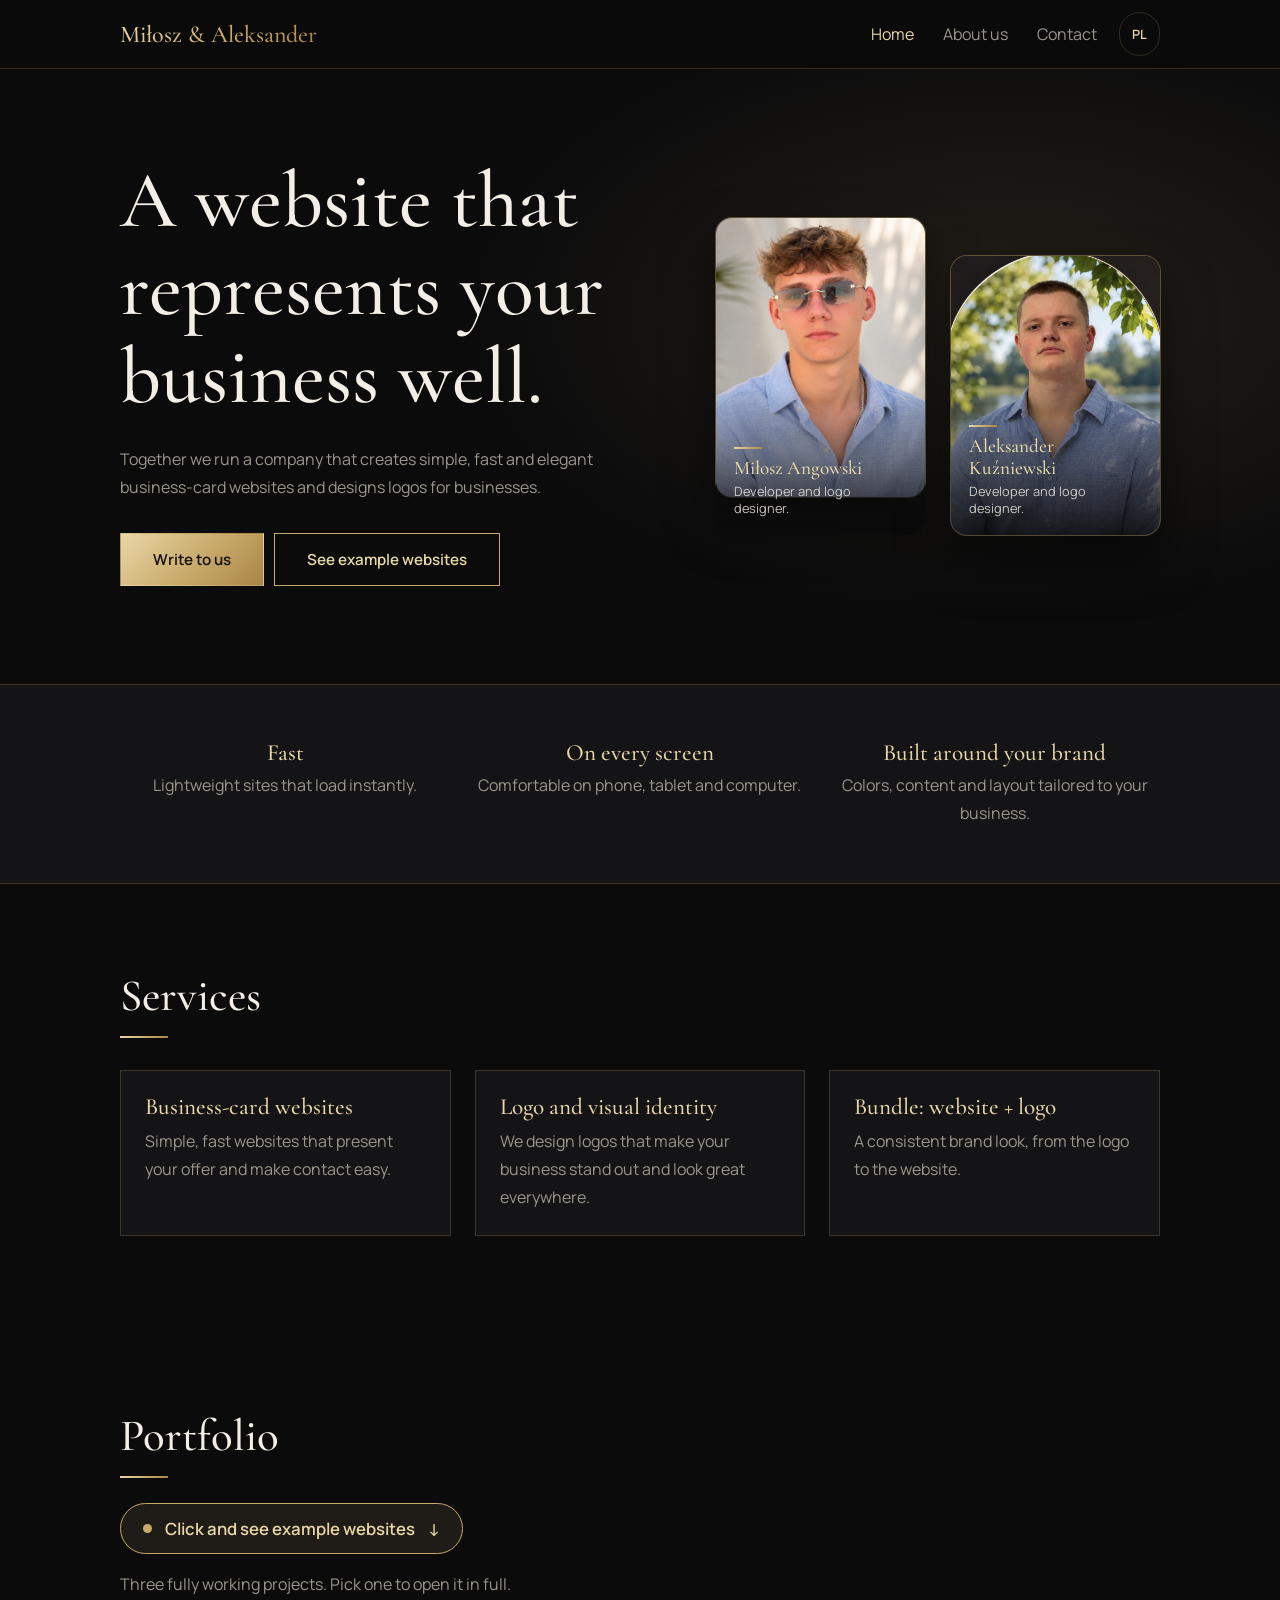
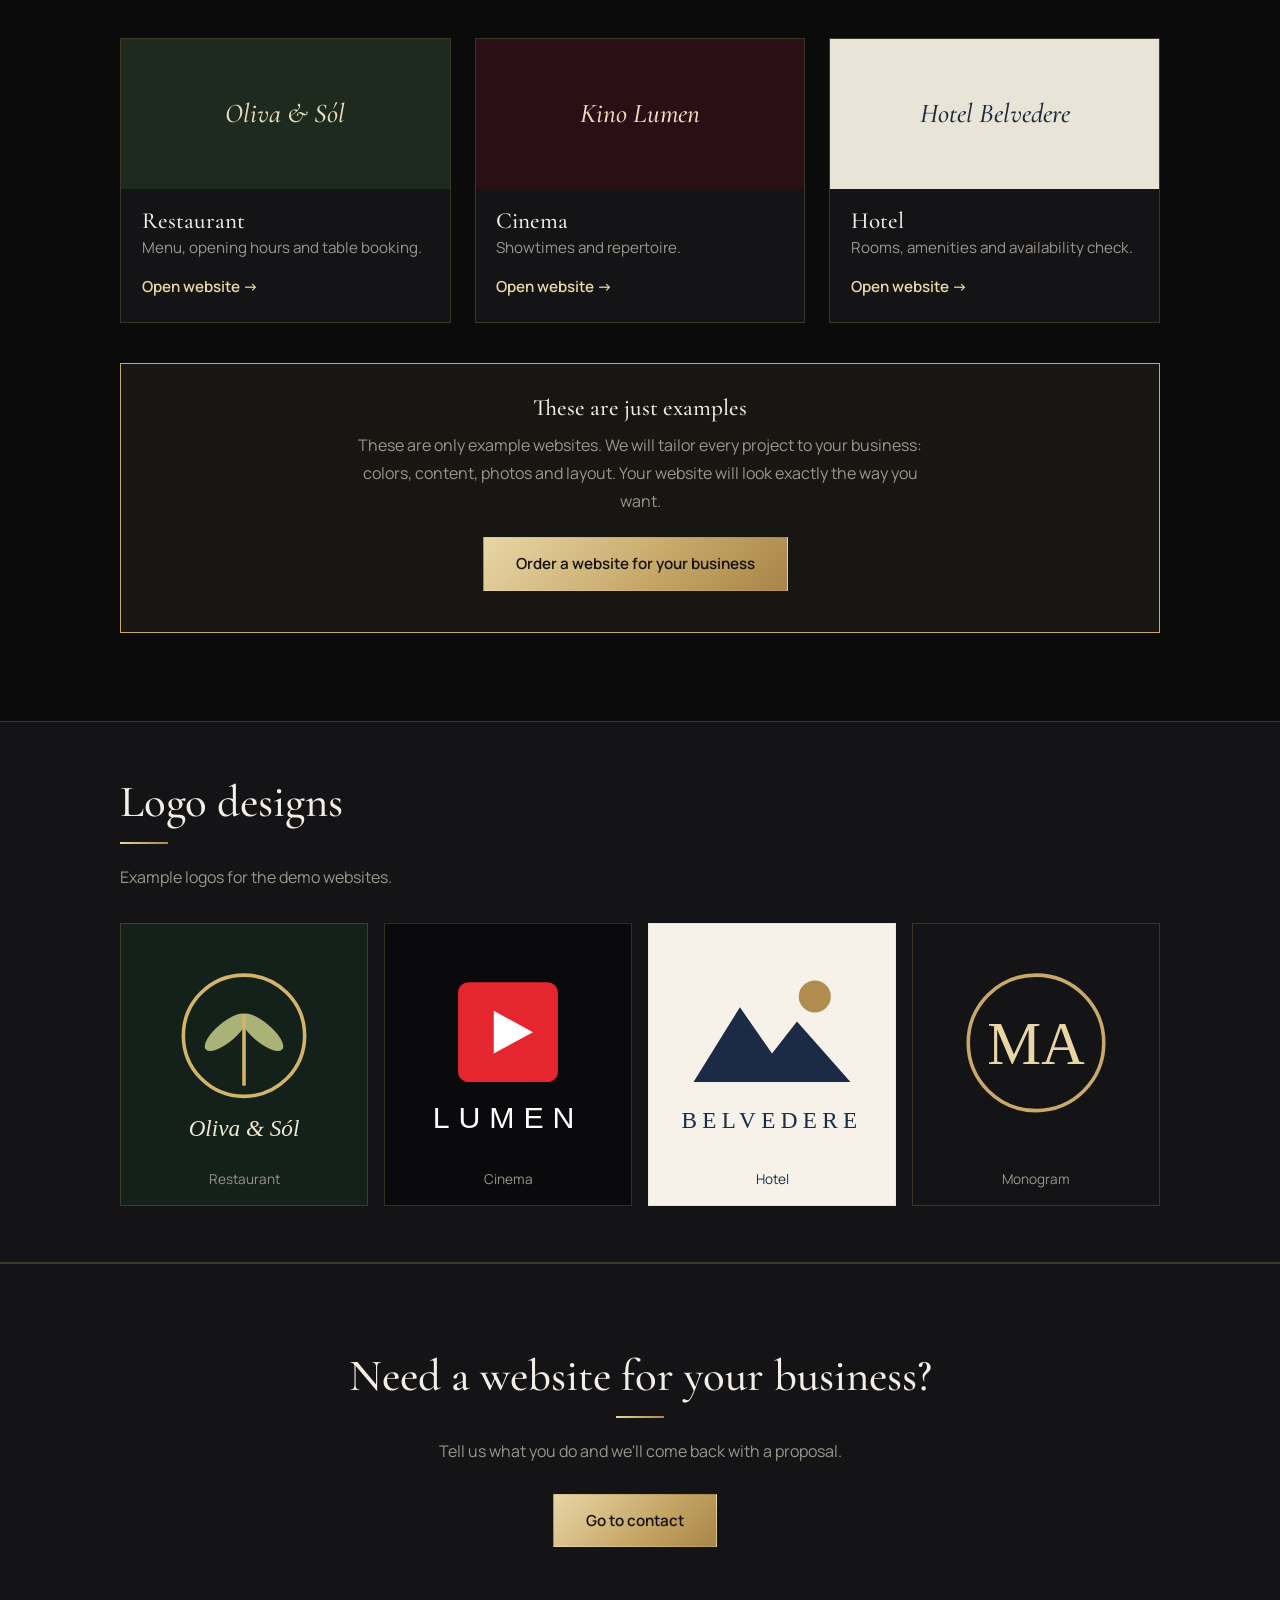
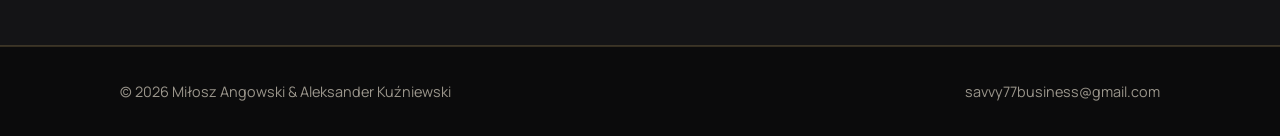
==== commit 2592f1ed: "Add files via upload" ====
--- a/index.html
+++ b/index.html
@@ -1,7 +1,7 @@
-<!DOCTYPE html><html lang="pl"><head><meta charset="UTF-8"><meta name="theme-color" content="#0b0b0c"><link rel="icon" href="data:image/svg+xml,%3Csvg xmlns='http://www.w3.org/2000/svg' viewBox='0 0 64 64'%3E%3Crect width='64' height='64' rx='12' fill='%230b0b0c'/%3E%3Ctext x='32' y='43' font-size='28' text-anchor='middle' fill='%23c8a96a' font-family='Georgia,serif'%3EMA%3C/text%3E%3C/svg%3E"><meta name="viewport" content="width=device-width,initial-scale=1"><link rel="preconnect" href="https://fonts.googleapis.com"><link rel="preconnect" href="https://fonts.gstatic.com" crossorigin><link href="https://fonts.googleapis.com/css2?family=Cormorant+Garamond:ital,wght@0,500;1,500&family=Manrope:wght@400;600&display=swap" rel="stylesheet"><title>Miłosz &amp; Aleksander – strony wizytówki i logo</title><meta name="description" content="Strony wizytówki i projekty logo dla firm. Prowadzimy razem firmę i dopasowujemy każdy projekt do marki."><link rel="stylesheet" href="css/style.css?v=6"><script src="js/main.js?v=6" defer></script><script src="js/i18n.js?v=6" defer></script></head><body>
+<!DOCTYPE html><html lang="pl"><head><meta charset="UTF-8"><meta name="theme-color" content="#0b0b0c"><link rel="icon" href="data:image/svg+xml,%3Csvg xmlns='http://www.w3.org/2000/svg' viewBox='0 0 64 64'%3E%3Crect width='64' height='64' rx='12' fill='%230b0b0c'/%3E%3Ctext x='32' y='43' font-size='28' text-anchor='middle' fill='%23c8a96a' font-family='Georgia,serif'%3EMA%3C/text%3E%3C/svg%3E"><meta name="viewport" content="width=device-width,initial-scale=1"><link rel="preconnect" href="https://fonts.googleapis.com"><link rel="preconnect" href="https://fonts.gstatic.com" crossorigin><link href="https://fonts.googleapis.com/css2?family=Cormorant+Garamond:ital,wght@0,500;1,500&family=Manrope:wght@400;600&display=swap" rel="stylesheet"><title>Miłosz &amp; Aleksander – strony wizytówki i logo</title><meta name="description" content="Strony wizytówki i projekty logo dla firm. Prowadzimy razem firmę i dopasowujemy każdy projekt do marki."><link rel="stylesheet" href="css/style.css?v=7"><script src="js/main.js?v=7" defer></script><script src="js/i18n.js?v=7" defer></script></head><body>
 <header><div class="wrap"><a class="logo" href="index.html">Miłosz &amp; Aleksander</a><nav><a href="index.html" class="on">Start</a><a href="o-nas.html" class="">O nas</a><a href="kontakt.html" class="">Kontakt</a></nav></div></header>
-<section class="hero"><div class="wrap"><div class="txt"><h1>Strona, która dobrze reprezentuje Twoją firmę.</h1><p>Prowadzimy razem firmę, która tworzy proste, szybkie i eleganckie strony wizytówki oraz projektuje logo dla firm.</p><div><a class="btn fill" href="kontakt.html">Napisz do mnie</a><a class="btn" href="#portfolio">Zobacz przykładowe strony</a></div></div>
-<div class="duo"><figure class="pp"><div class="photo"><img src="img/profile.png" alt="Miłosz Angowski"></div><figcaption><b>Miłosz Angowski</b><span>Programista i projektant logo.</span></figcaption></figure><figure class="pp b"><div class="photo"><img src="img/partner.jpg" alt="Aleksander Kuźniewski"></div><figcaption><b>Aleksander Kuźniewski</b><span>Współzałożyciel</span></figcaption></figure></div></div></section>
+<section class="hero"><div class="wrap"><div class="txt"><h1>Strona, która dobrze reprezentuje Twoją firmę.</h1><p>Prowadzimy razem firmę, która tworzy proste, szybkie i eleganckie strony wizytówki oraz projektuje logo dla firm.</p><div><a class="btn fill" href="kontakt.html">Napisz do nas</a><a class="btn" href="#portfolio">Zobacz przykładowe strony</a></div></div>
+<div class="duo"><figure class="pp"><div class="photo"><img src="img/profile.png" alt="Miłosz Angowski"></div><figcaption><b>Miłosz Angowski</b><span>Programista i projektant logo.</span></figcaption></figure><figure class="pp b"><div class="photo"><img src="img/partner.jpg" alt="Aleksander Kuźniewski"></div><figcaption><b>Aleksander Kuźniewski</b><span>Programista i projektant logo.</span></figcaption></figure></div></div></section>
 <section class="strip"><div class="wrap pts"><div class="pt"><h3>Szybko</h3><p class="muted">Lekkie strony, które ładują się od razu.</p></div><div class="pt"><h3>Na każdym ekranie</h3><p class="muted">Wygodne na telefonie, tablecie i komputerze.</p></div><div class="pt"><h3>Pod Twoją markę</h3><p class="muted">Kolory, treści i układ dopasowane do firmy.</p></div></div></section>
 <section><div class="wrap"><h2>Usługi</h2><div class="feat"><div><h3>Strony wizytówki</h3><p class="muted">Proste, szybkie strony, które pokazują ofertę i ułatwiają kontakt.</p></div><div><h3>Logo i identyfikacja</h3><p class="muted">Projektujemy logo, które wyróżnia firmę i dobrze wygląda wszędzie.</p></div><div><h3>Pakiet: strona + logo</h3><p class="muted">Spójny wygląd marki od logo po stronę internetową.</p></div></div></div></section>
 <section id="portfolio"><div class="wrap"><h2>Portfolio</h2><a class="hint" href="#portfolio"><span class="dot"></span>Kliknij i zobacz przykładowe strony<span aria-hidden="true">↓</span></a><p class="muted">Trzy w pełni działające realizacje. Wybierz jedną, aby otworzyć ją w całości.</p>
--- a/css/style.css
+++ b/css/style.css
@@ -87,3 +87,15 @@
 .team{display:grid;grid-template-columns:1fr 1fr;gap:3rem;margin-top:2.5rem;max-width:760px;margin-inline:auto}
 .tm{text-align:center}.tm .photo{margin:0 auto 1.8rem}.tm h3{font-size:1.7rem;color:var(--gold2)}.tm .role{color:var(--gold);font-weight:600;font-size:.9rem;margin:.2rem 0 .6rem}.tm .muted{font-size:.95rem}
 @media(max-width:760px){.hero .duo{order:-1;max-width:420px;gap:1.1rem}.pp.b{margin-top:1.6rem}.pp b{font-size:1.1rem}.team{gap:1.2rem}.tm h3{font-size:1.3rem}.tm .muted{font-size:.85rem}}
+img{max-width:100%}
+.duo .photo::before,.team .photo::before{content:none}
+.duo .photo,.team .photo{overflow:hidden;border-radius:16px;box-shadow:0 0 0 1px rgba(200,169,106,.4),0 26px 50px rgba(0,0,0,.55)}
+.duo .photo img,.team .photo img{border-radius:0;box-shadow:none;aspect-ratio:3/4;object-position:50% 14%;transition:transform .7s}
+.pp:hover .photo img,.tm:hover .photo img{transform:scale(1.04)}
+.pp{position:relative}
+.pp figcaption{position:absolute;left:0;right:0;bottom:0;margin:0;padding:3.6rem 1.1rem 1.1rem;border-radius:0 0 16px 16px;background:linear-gradient(transparent,rgba(11,11,12,.9));text-align:left;pointer-events:none}
+.pp b::before{content:"";display:block;width:28px;height:2px;background:var(--grad);margin-bottom:.5rem}
+.pp b{font-size:1.2rem;line-height:1.15}
+.pp span{display:block;margin-top:.25rem;font-size:.8rem;line-height:1.35;color:var(--ivory);opacity:.8}
+@media(max-width:760px){.pp figcaption{padding:2.6rem .7rem .7rem}.pp b{font-size:1rem}.pp span{font-size:.68rem}.duo .photo,.team .photo{border-radius:12px}}
+@media(max-width:480px){header .wrap{height:auto;min-height:56px;flex-wrap:wrap;padding-block:.35rem}.logo{font-size:1rem}nav a{margin-left:.6rem;font-size:.8rem}.lang{margin-left:.5rem;padding:.2rem .55rem}h1{overflow-wrap:break-word}}
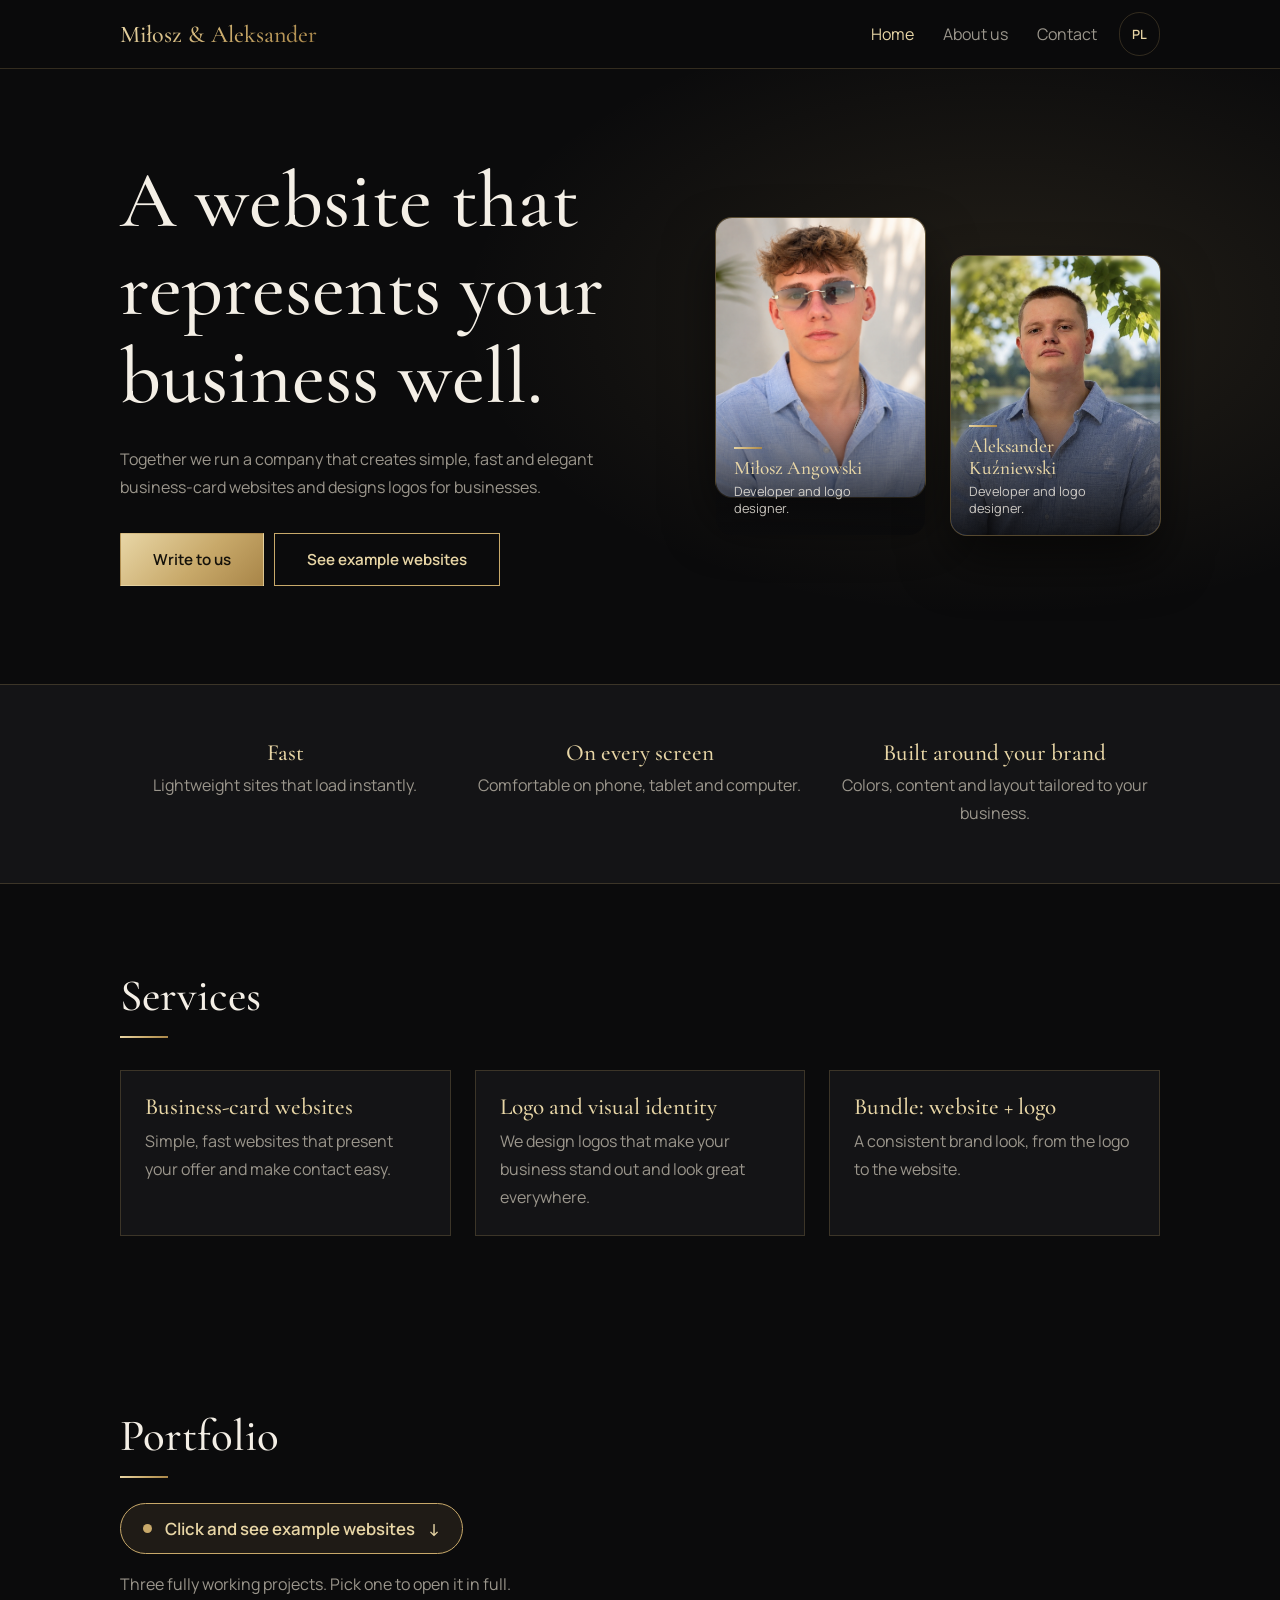
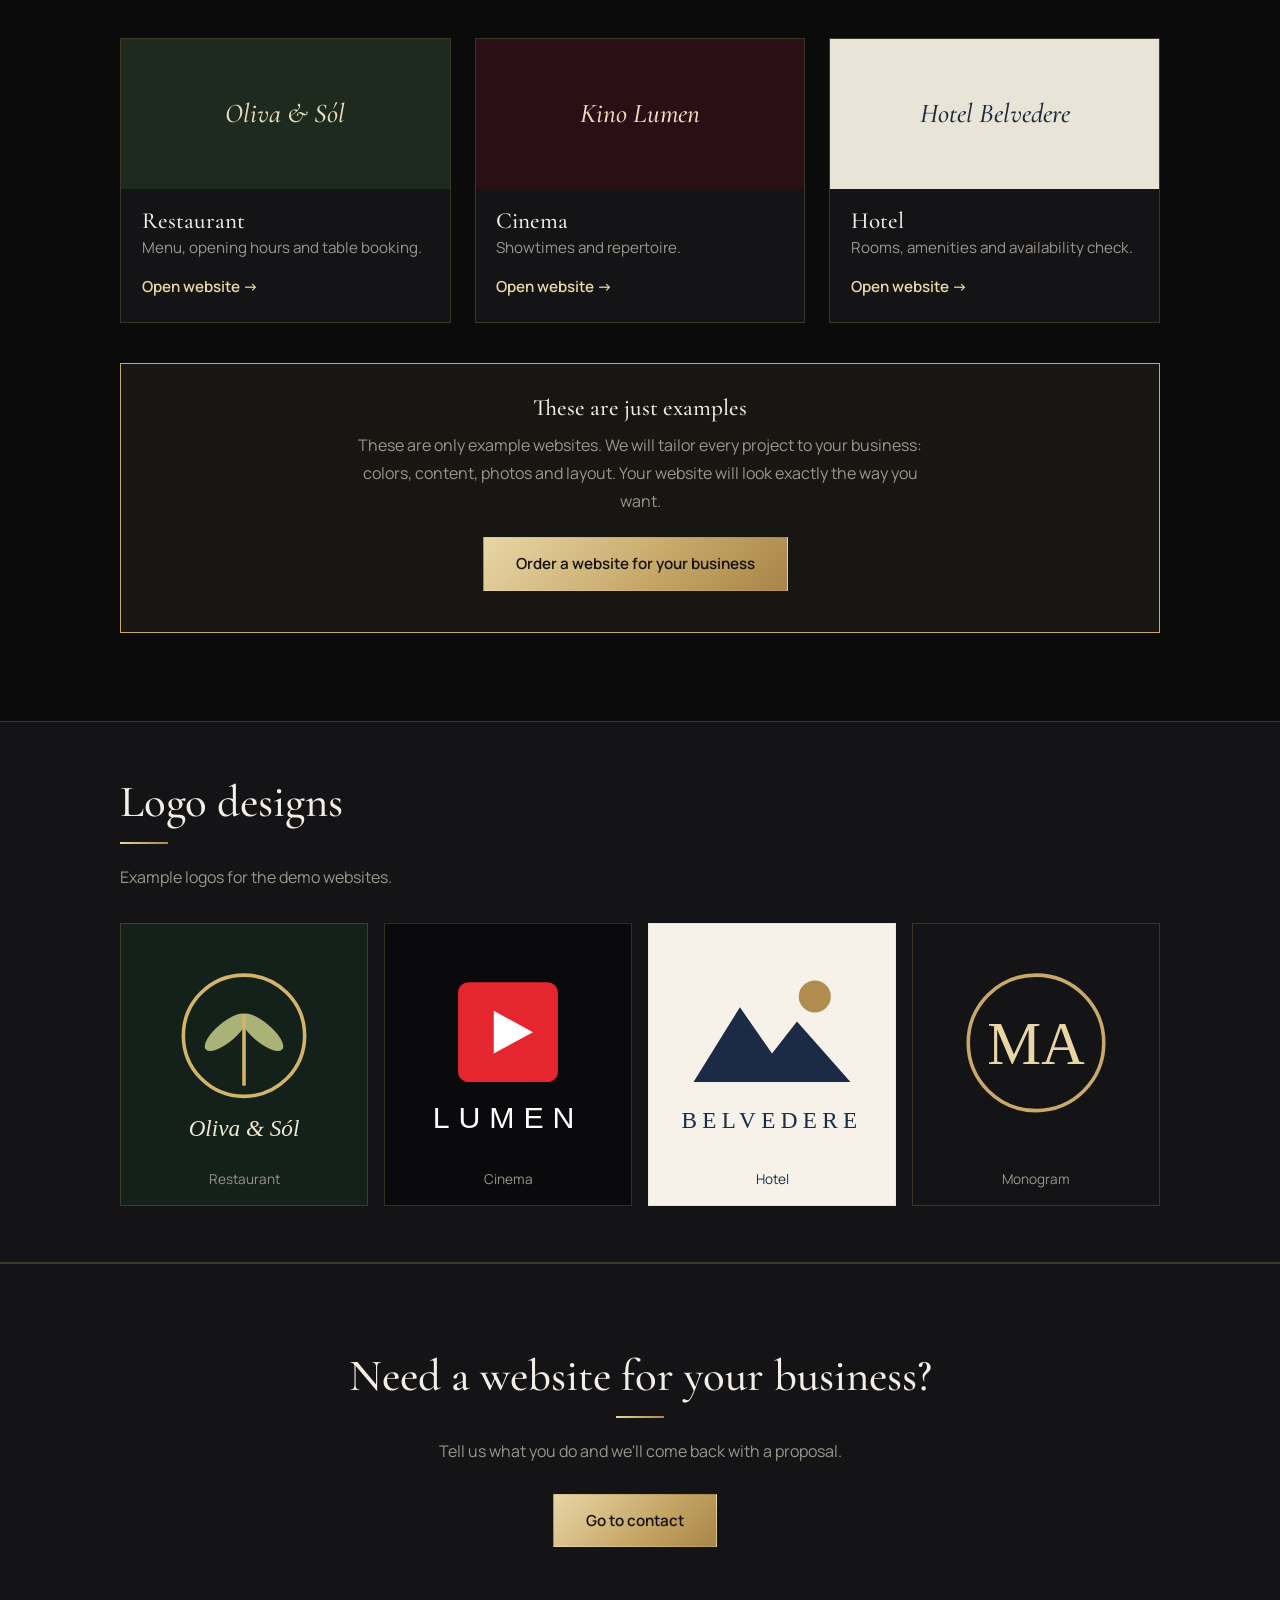
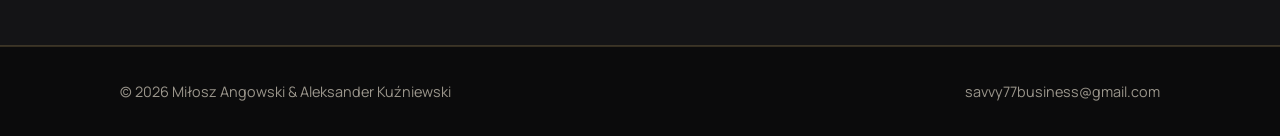
==== commit 7b3113a3: "Add files via upload" ====
--- a/index.html
+++ b/index.html
@@ -1,7 +1,7 @@
-<!DOCTYPE html><html lang="pl"><head><meta charset="UTF-8"><meta name="theme-color" content="#0b0b0c"><link rel="icon" href="data:image/svg+xml,%3Csvg xmlns='http://www.w3.org/2000/svg' viewBox='0 0 64 64'%3E%3Crect width='64' height='64' rx='12' fill='%230b0b0c'/%3E%3Ctext x='32' y='43' font-size='28' text-anchor='middle' fill='%23c8a96a' font-family='Georgia,serif'%3EMA%3C/text%3E%3C/svg%3E"><meta name="viewport" content="width=device-width,initial-scale=1"><link rel="preconnect" href="https://fonts.googleapis.com"><link rel="preconnect" href="https://fonts.gstatic.com" crossorigin><link href="https://fonts.googleapis.com/css2?family=Cormorant+Garamond:ital,wght@0,500;1,500&family=Manrope:wght@400;600&display=swap" rel="stylesheet"><title>Miłosz &amp; Aleksander – strony wizytówki i logo</title><meta name="description" content="Strony wizytówki i projekty logo dla firm. Prowadzimy razem firmę i dopasowujemy każdy projekt do marki."><link rel="stylesheet" href="css/style.css?v=7"><script src="js/main.js?v=7" defer></script><script src="js/i18n.js?v=7" defer></script></head><body>
+<!DOCTYPE html><html lang="pl"><head><meta charset="UTF-8"><meta name="theme-color" content="#0b0b0c"><link rel="icon" href="data:image/svg+xml,%3Csvg xmlns='http://www.w3.org/2000/svg' viewBox='0 0 64 64'%3E%3Crect width='64' height='64' rx='12' fill='%230b0b0c'/%3E%3Ctext x='32' y='43' font-size='28' text-anchor='middle' fill='%23c8a96a' font-family='Georgia,serif'%3EMA%3C/text%3E%3C/svg%3E"><meta name="viewport" content="width=device-width,initial-scale=1"><link rel="preconnect" href="https://fonts.googleapis.com"><link rel="preconnect" href="https://fonts.gstatic.com" crossorigin><link href="https://fonts.googleapis.com/css2?family=Cormorant+Garamond:ital,wght@0,500;1,500&family=Manrope:wght@400;600&display=swap" rel="stylesheet"><title>Miłosz &amp; Aleksander – strony wizytówki i logo</title><meta name="description" content="Strony wizytówki i projekty logo dla firm. Prowadzimy razem firmę i dopasowujemy każdy projekt do marki."><link rel="stylesheet" href="css/style.css?v=8"><script src="js/main.js?v=8" defer></script><script src="js/i18n.js?v=8" defer></script></head><body>
 <header><div class="wrap"><a class="logo" href="index.html">Miłosz &amp; Aleksander</a><nav><a href="index.html" class="on">Start</a><a href="o-nas.html" class="">O nas</a><a href="kontakt.html" class="">Kontakt</a></nav></div></header>
 <section class="hero"><div class="wrap"><div class="txt"><h1>Strona, która dobrze reprezentuje Twoją firmę.</h1><p>Prowadzimy razem firmę, która tworzy proste, szybkie i eleganckie strony wizytówki oraz projektuje logo dla firm.</p><div><a class="btn fill" href="kontakt.html">Napisz do nas</a><a class="btn" href="#portfolio">Zobacz przykładowe strony</a></div></div>
-<div class="duo"><figure class="pp"><div class="photo"><img src="img/profile.png" alt="Miłosz Angowski"></div><figcaption><b>Miłosz Angowski</b><span>Programista i projektant logo.</span></figcaption></figure><figure class="pp b"><div class="photo"><img src="img/partner.jpg" alt="Aleksander Kuźniewski"></div><figcaption><b>Aleksander Kuźniewski</b><span>Programista i projektant logo.</span></figcaption></figure></div></div></section>
+<div class="duo"><figure class="pp"><div class="photo"><img src="img/profile.png" alt="Miłosz Angowski"></div><figcaption><b>Miłosz Angowski</b><span>Programista i projektant logo.</span></figcaption></figure><figure class="pp b"><div class="photo"><img src="img/partner-2.jpg" alt="Aleksander Kuźniewski"></div><figcaption><b>Aleksander Kuźniewski</b><span>Programista i projektant logo.</span></figcaption></figure></div></div></section>
 <section class="strip"><div class="wrap pts"><div class="pt"><h3>Szybko</h3><p class="muted">Lekkie strony, które ładują się od razu.</p></div><div class="pt"><h3>Na każdym ekranie</h3><p class="muted">Wygodne na telefonie, tablecie i komputerze.</p></div><div class="pt"><h3>Pod Twoją markę</h3><p class="muted">Kolory, treści i układ dopasowane do firmy.</p></div></div></section>
 <section><div class="wrap"><h2>Usługi</h2><div class="feat"><div><h3>Strony wizytówki</h3><p class="muted">Proste, szybkie strony, które pokazują ofertę i ułatwiają kontakt.</p></div><div><h3>Logo i identyfikacja</h3><p class="muted">Projektujemy logo, które wyróżnia firmę i dobrze wygląda wszędzie.</p></div><div><h3>Pakiet: strona + logo</h3><p class="muted">Spójny wygląd marki od logo po stronę internetową.</p></div></div></div></section>
 <section id="portfolio"><div class="wrap"><h2>Portfolio</h2><a class="hint" href="#portfolio"><span class="dot"></span>Kliknij i zobacz przykładowe strony<span aria-hidden="true">↓</span></a><p class="muted">Trzy w pełni działające realizacje. Wybierz jedną, aby otworzyć ją w całości.</p>
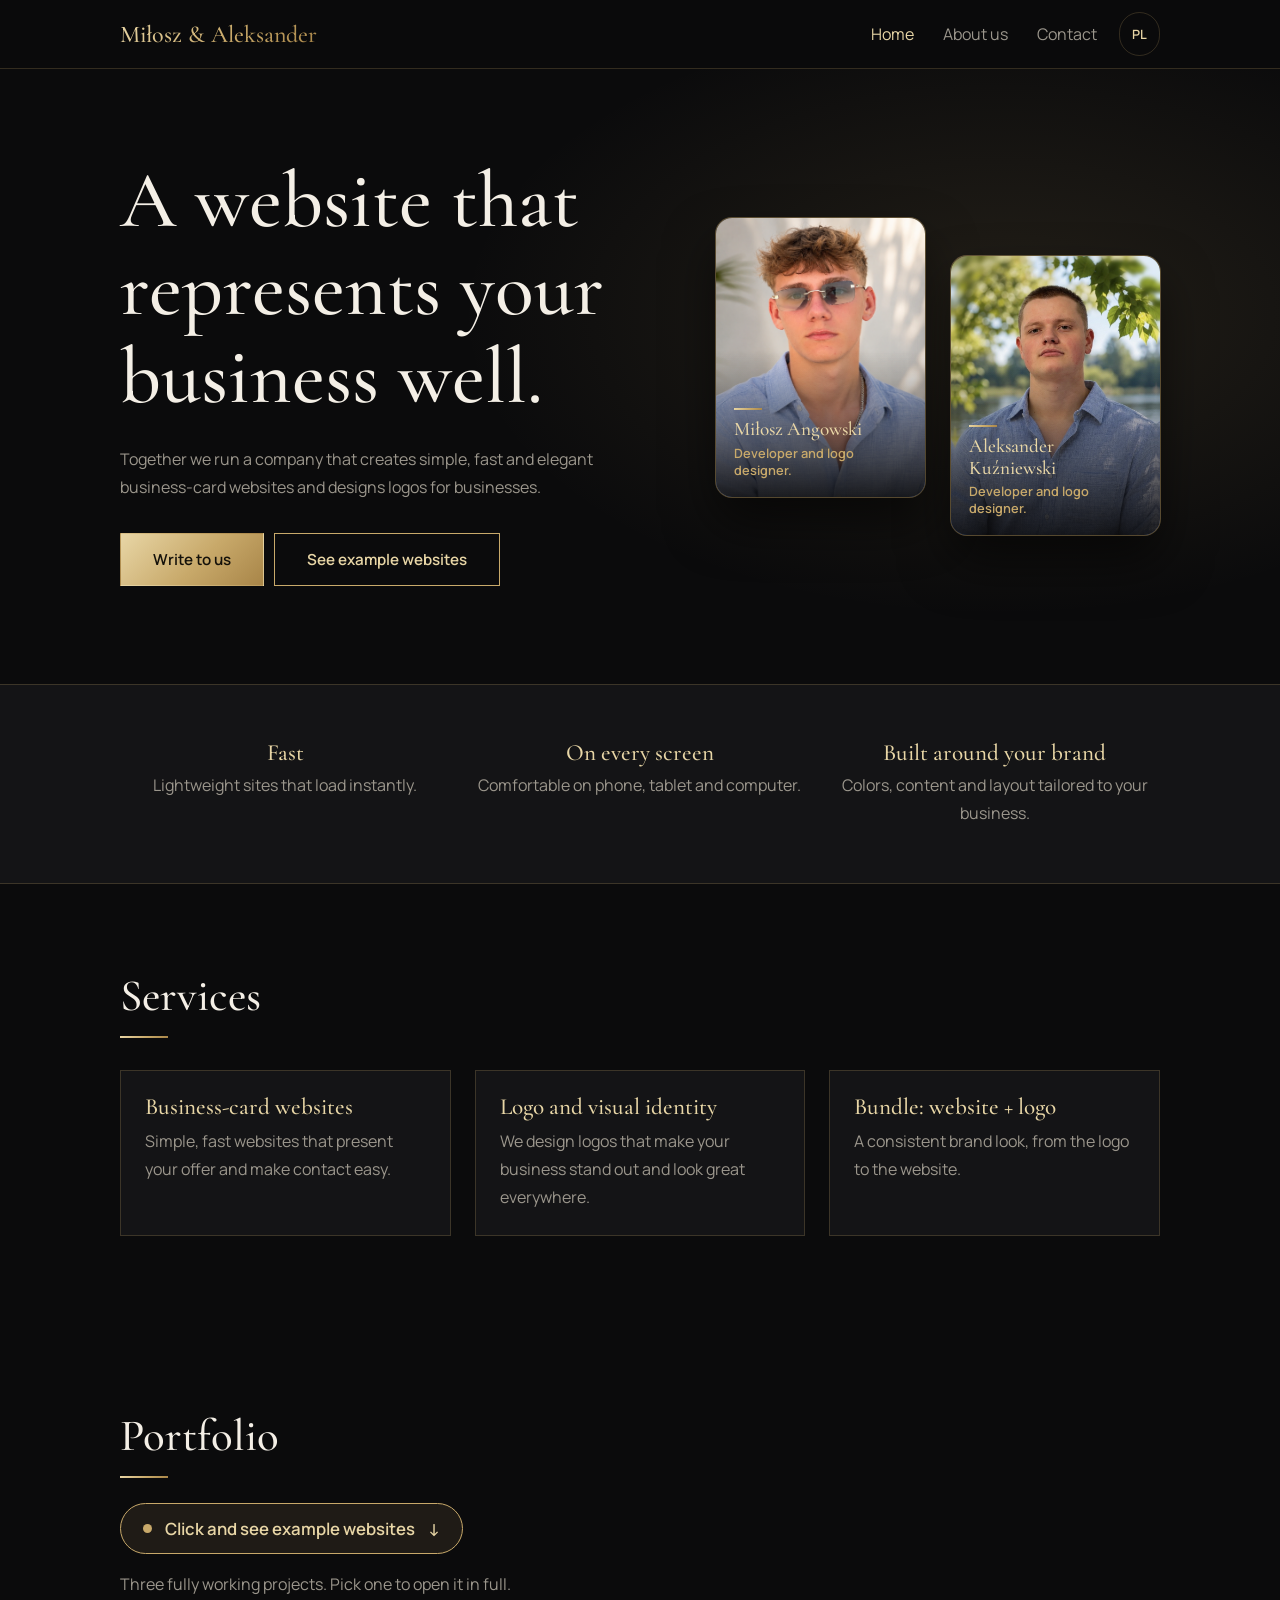
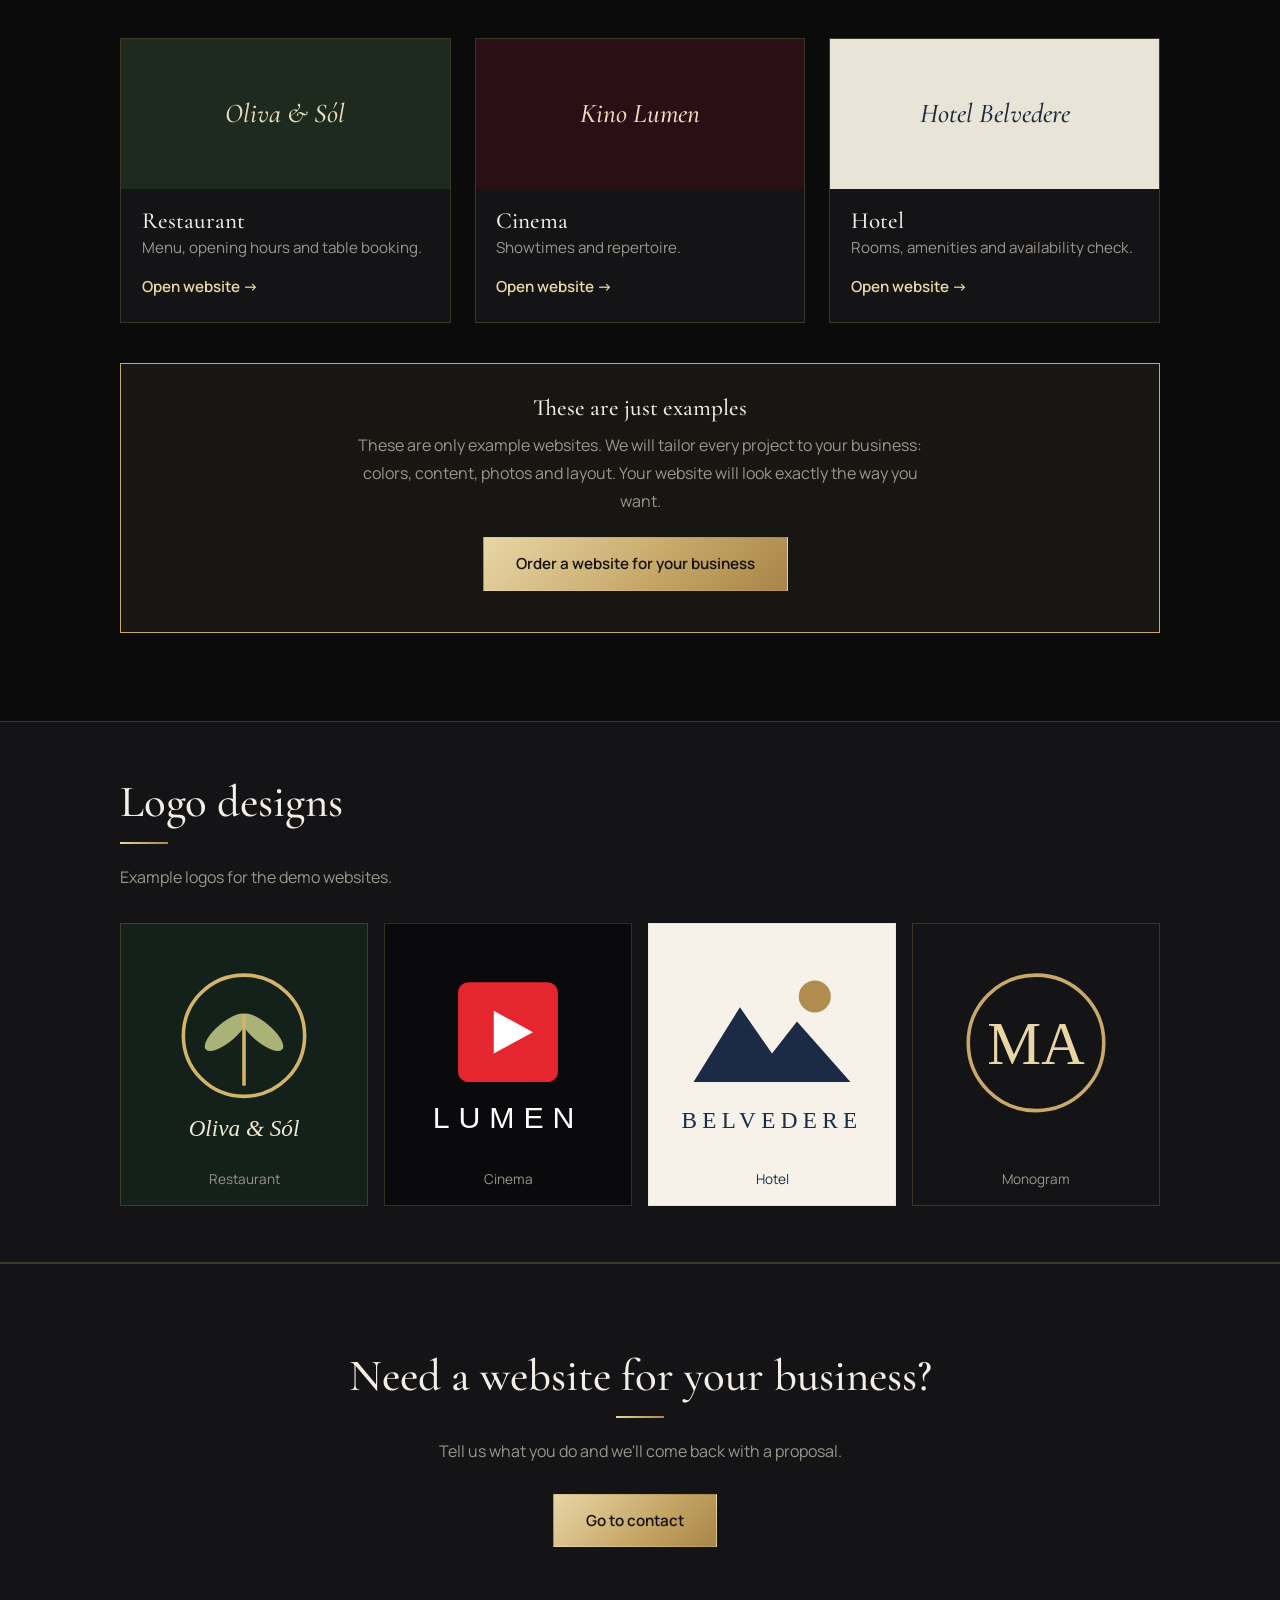
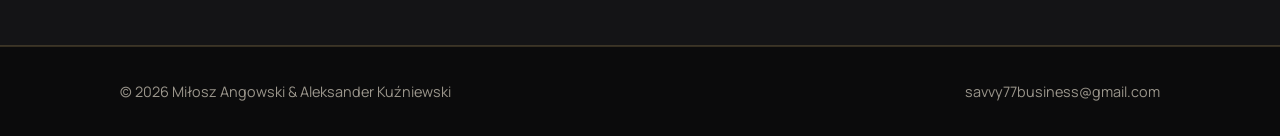
==== commit a5a51f7d: "Add files via upload" ====
--- a/index.html
+++ b/index.html
@@ -1,4 +1,4 @@
-<!DOCTYPE html><html lang="pl"><head><meta charset="UTF-8"><meta name="theme-color" content="#0b0b0c"><link rel="icon" href="data:image/svg+xml,%3Csvg xmlns='http://www.w3.org/2000/svg' viewBox='0 0 64 64'%3E%3Crect width='64' height='64' rx='12' fill='%230b0b0c'/%3E%3Ctext x='32' y='43' font-size='28' text-anchor='middle' fill='%23c8a96a' font-family='Georgia,serif'%3EMA%3C/text%3E%3C/svg%3E"><meta name="viewport" content="width=device-width,initial-scale=1"><link rel="preconnect" href="https://fonts.googleapis.com"><link rel="preconnect" href="https://fonts.gstatic.com" crossorigin><link href="https://fonts.googleapis.com/css2?family=Cormorant+Garamond:ital,wght@0,500;1,500&family=Manrope:wght@400;600&display=swap" rel="stylesheet"><title>Miłosz &amp; Aleksander – strony wizytówki i logo</title><meta name="description" content="Strony wizytówki i projekty logo dla firm. Prowadzimy razem firmę i dopasowujemy każdy projekt do marki."><link rel="stylesheet" href="css/style.css?v=8"><script src="js/main.js?v=8" defer></script><script src="js/i18n.js?v=8" defer></script></head><body>
+<!DOCTYPE html><html lang="pl"><head><meta charset="UTF-8"><meta name="theme-color" content="#0b0b0c"><link rel="icon" href="data:image/svg+xml,%3Csvg xmlns='http://www.w3.org/2000/svg' viewBox='0 0 64 64'%3E%3Crect width='64' height='64' rx='12' fill='%230b0b0c'/%3E%3Ctext x='32' y='43' font-size='28' text-anchor='middle' fill='%23c8a96a' font-family='Georgia,serif'%3EMA%3C/text%3E%3C/svg%3E"><meta name="viewport" content="width=device-width,initial-scale=1"><link rel="preconnect" href="https://fonts.googleapis.com"><link rel="preconnect" href="https://fonts.gstatic.com" crossorigin><link href="https://fonts.googleapis.com/css2?family=Cormorant+Garamond:ital,wght@0,500;1,500&family=Manrope:wght@400;600&display=swap" rel="stylesheet"><title>Miłosz &amp; Aleksander – strony wizytówki i logo</title><meta name="description" content="Strony wizytówki i projekty logo dla firm. Prowadzimy razem firmę i dopasowujemy każdy projekt do marki."><link rel="stylesheet" href="css/style.css?v=9"><script src="js/main.js?v=9" defer></script><script src="js/i18n.js?v=9" defer></script></head><body>
 <header><div class="wrap"><a class="logo" href="index.html">Miłosz &amp; Aleksander</a><nav><a href="index.html" class="on">Start</a><a href="o-nas.html" class="">O nas</a><a href="kontakt.html" class="">Kontakt</a></nav></div></header>
 <section class="hero"><div class="wrap"><div class="txt"><h1>Strona, która dobrze reprezentuje Twoją firmę.</h1><p>Prowadzimy razem firmę, która tworzy proste, szybkie i eleganckie strony wizytówki oraz projektuje logo dla firm.</p><div><a class="btn fill" href="kontakt.html">Napisz do nas</a><a class="btn" href="#portfolio">Zobacz przykładowe strony</a></div></div>
 <div class="duo"><figure class="pp"><div class="photo"><img src="img/profile.png" alt="Miłosz Angowski"></div><figcaption><b>Miłosz Angowski</b><span>Programista i projektant logo.</span></figcaption></figure><figure class="pp b"><div class="photo"><img src="img/partner-2.jpg" alt="Aleksander Kuźniewski"></div><figcaption><b>Aleksander Kuźniewski</b><span>Programista i projektant logo.</span></figcaption></figure></div></div></section>
--- a/css/style.css
+++ b/css/style.css
@@ -99,3 +99,5 @@
 .pp span{display:block;margin-top:.25rem;font-size:.8rem;line-height:1.35;color:var(--ivory);opacity:.8}
 @media(max-width:760px){.pp figcaption{padding:2.6rem .7rem .7rem}.pp b{font-size:1rem}.pp span{font-size:.68rem}.duo .photo,.team .photo{border-radius:12px}}
 @media(max-width:480px){header .wrap{height:auto;min-height:56px;flex-wrap:wrap;padding-block:.35rem}.logo{font-size:1rem}nav a{margin-left:.6rem;font-size:.8rem}.lang{margin-left:.5rem;padding:.2rem .55rem}h1{overflow-wrap:break-word}}
+.duo{align-items:start}
+.pp span{color:var(--gold);opacity:1;font-weight:600}
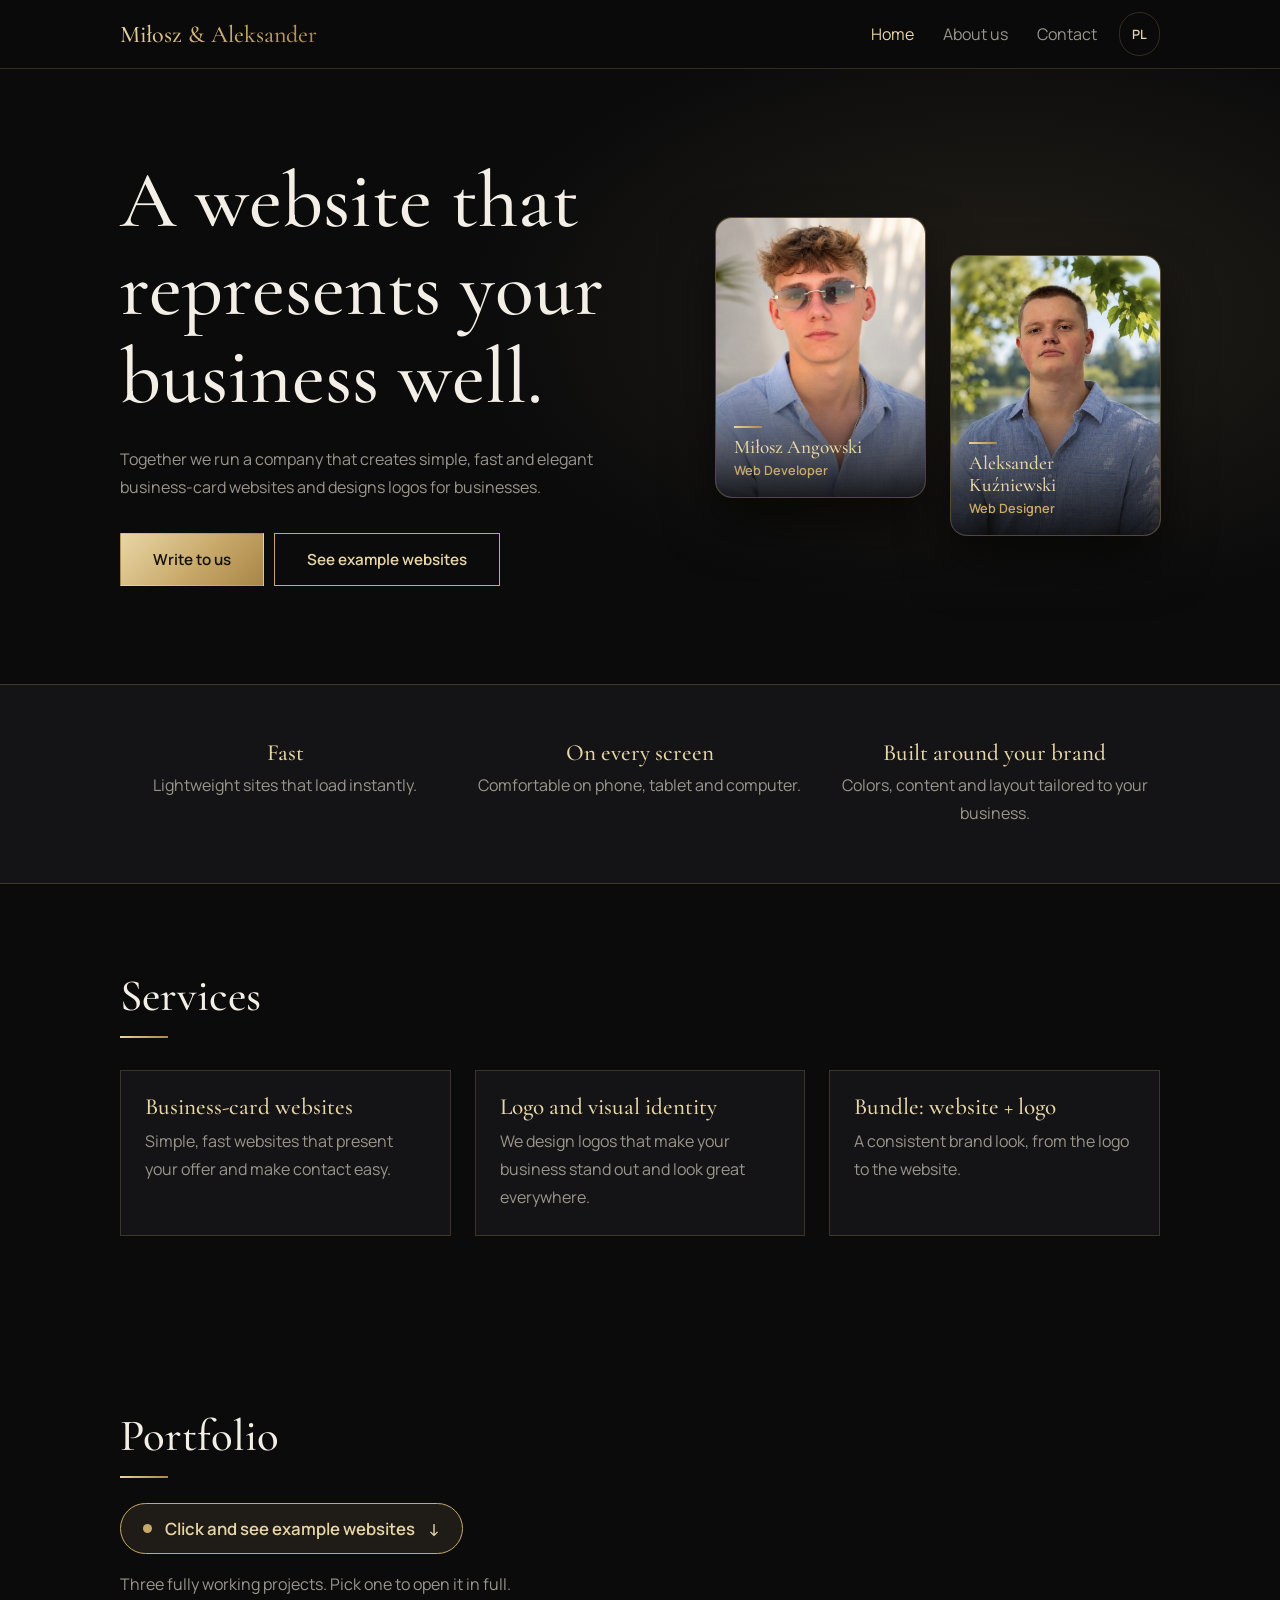
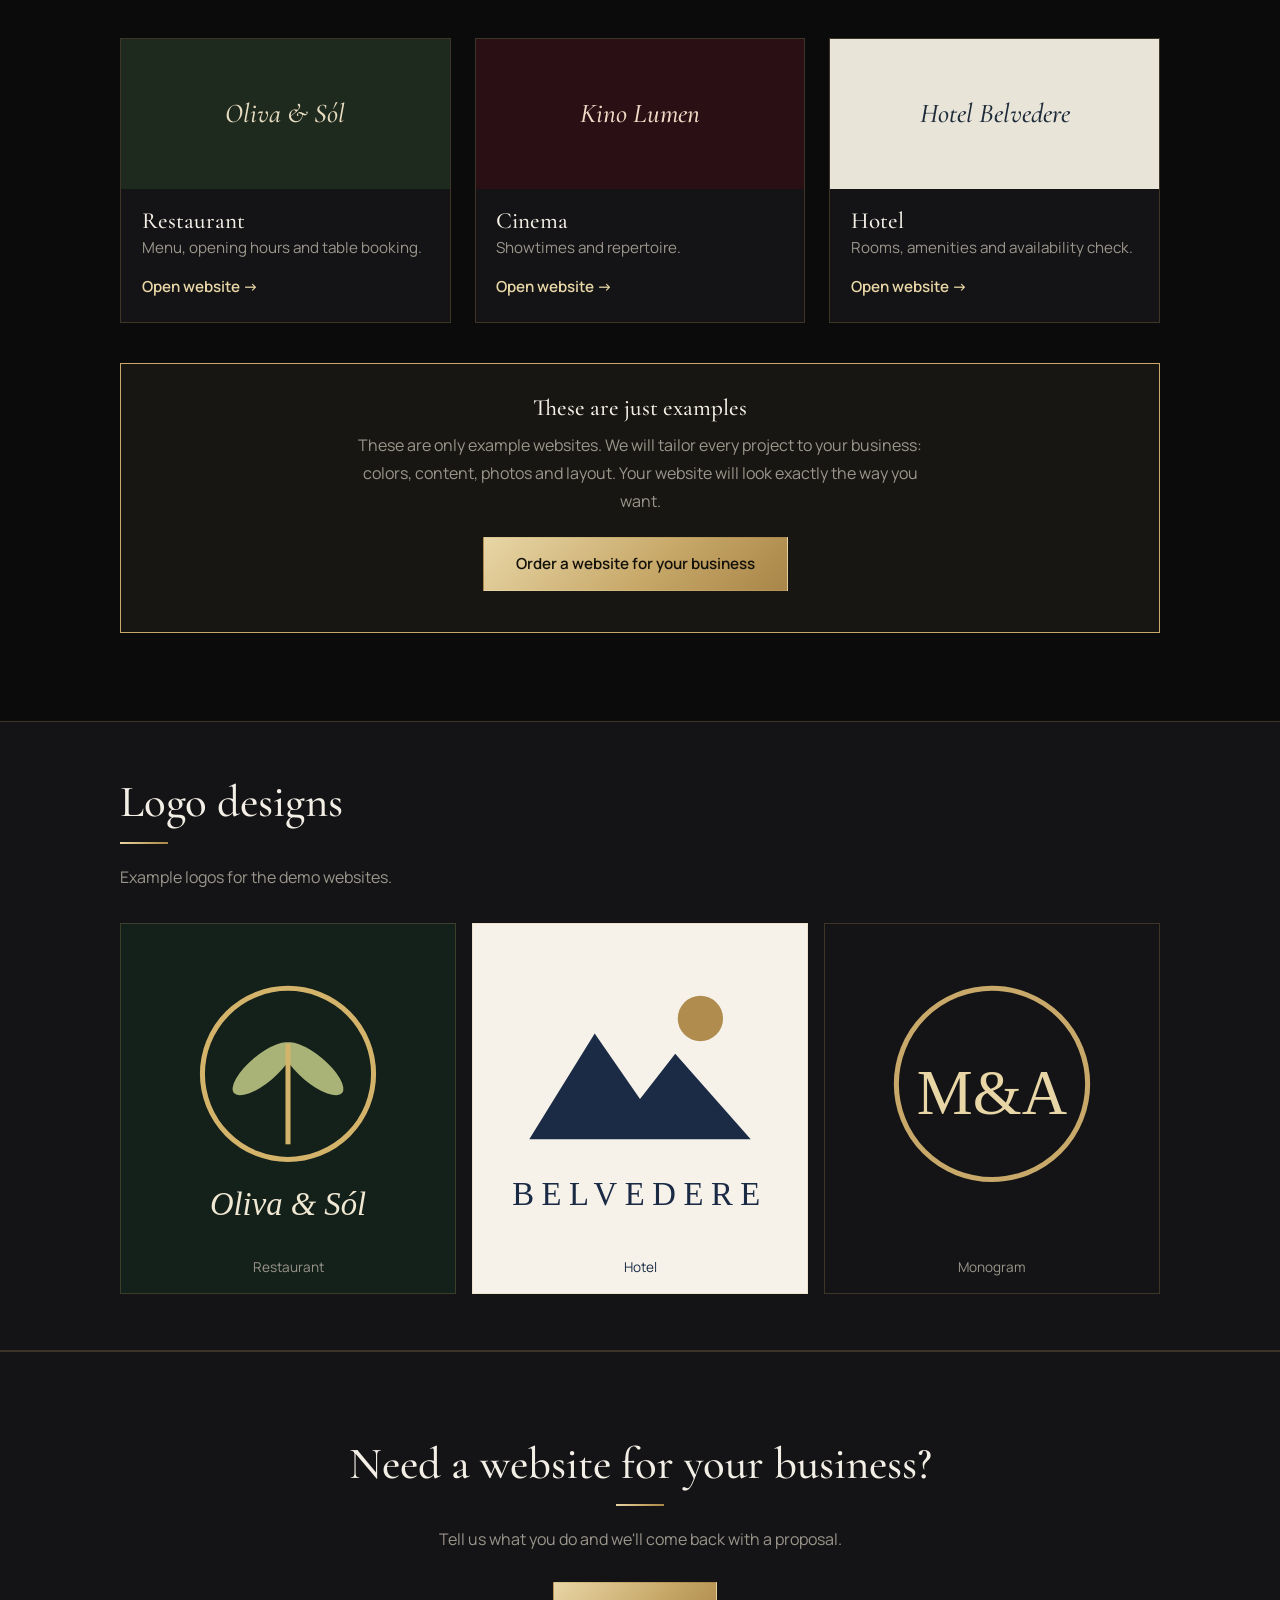
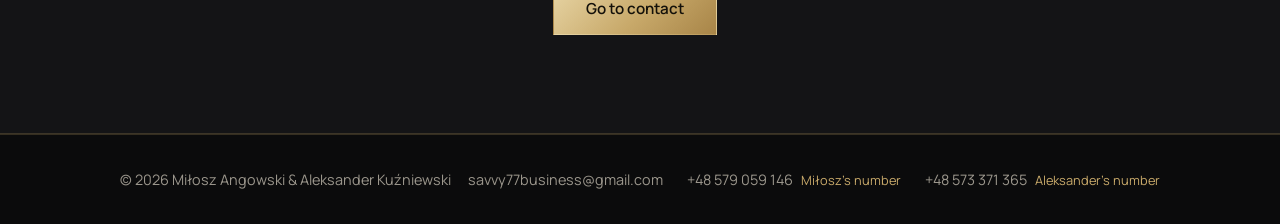
==== commit 7fef2210: "Add files via upload" ====
--- a/index.html
+++ b/index.html
@@ -1,7 +1,7 @@
-<!DOCTYPE html><html lang="pl"><head><meta charset="UTF-8"><meta name="theme-color" content="#0b0b0c"><link rel="icon" href="data:image/svg+xml,%3Csvg xmlns='http://www.w3.org/2000/svg' viewBox='0 0 64 64'%3E%3Crect width='64' height='64' rx='12' fill='%230b0b0c'/%3E%3Ctext x='32' y='43' font-size='28' text-anchor='middle' fill='%23c8a96a' font-family='Georgia,serif'%3EMA%3C/text%3E%3C/svg%3E"><meta name="viewport" content="width=device-width,initial-scale=1"><link rel="preconnect" href="https://fonts.googleapis.com"><link rel="preconnect" href="https://fonts.gstatic.com" crossorigin><link href="https://fonts.googleapis.com/css2?family=Cormorant+Garamond:ital,wght@0,500;1,500&family=Manrope:wght@400;600&display=swap" rel="stylesheet"><title>Miłosz &amp; Aleksander – strony wizytówki i logo</title><meta name="description" content="Strony wizytówki i projekty logo dla firm. Prowadzimy razem firmę i dopasowujemy każdy projekt do marki."><link rel="stylesheet" href="css/style.css?v=9"><script src="js/main.js?v=9" defer></script><script src="js/i18n.js?v=9" defer></script></head><body>
+<!DOCTYPE html><html lang="pl"><head><meta charset="UTF-8"><meta name="theme-color" content="#0b0b0c"><link rel="icon" href="data:image/svg+xml,%3Csvg xmlns='http://www.w3.org/2000/svg' viewBox='0 0 64 64'%3E%3Crect width='64' height='64' rx='12' fill='%230b0b0c'/%3E%3Ctext x='32' y='43' font-size='22' text-anchor='middle' fill='%23c8a96a' font-family='Georgia,serif'%3EM%26amp;A%3C/text%3E%3C/svg%3E"><meta name="viewport" content="width=device-width,initial-scale=1"><link rel="preconnect" href="https://fonts.googleapis.com"><link rel="preconnect" href="https://fonts.gstatic.com" crossorigin><link href="https://fonts.googleapis.com/css2?family=Cormorant+Garamond:ital,wght@0,500;1,500&family=Manrope:wght@400;600&display=swap" rel="stylesheet"><title>Miłosz &amp; Aleksander – strony wizytówki i logo</title><meta name="description" content="Strony wizytówki i projekty logo dla firm. Prowadzimy razem firmę i dopasowujemy każdy projekt do marki."><link rel="stylesheet" href="css/style.css?v=10"><script src="js/main.js?v=10" defer></script><script src="js/i18n.js?v=10" defer></script></head><body>
 <header><div class="wrap"><a class="logo" href="index.html">Miłosz &amp; Aleksander</a><nav><a href="index.html" class="on">Start</a><a href="o-nas.html" class="">O nas</a><a href="kontakt.html" class="">Kontakt</a></nav></div></header>
 <section class="hero"><div class="wrap"><div class="txt"><h1>Strona, która dobrze reprezentuje Twoją firmę.</h1><p>Prowadzimy razem firmę, która tworzy proste, szybkie i eleganckie strony wizytówki oraz projektuje logo dla firm.</p><div><a class="btn fill" href="kontakt.html">Napisz do nas</a><a class="btn" href="#portfolio">Zobacz przykładowe strony</a></div></div>
-<div class="duo"><figure class="pp"><div class="photo"><img src="img/profile.png" alt="Miłosz Angowski"></div><figcaption><b>Miłosz Angowski</b><span>Programista i projektant logo.</span></figcaption></figure><figure class="pp b"><div class="photo"><img src="img/partner-2.jpg" alt="Aleksander Kuźniewski"></div><figcaption><b>Aleksander Kuźniewski</b><span>Programista i projektant logo.</span></figcaption></figure></div></div></section>
+<div class="duo"><figure class="pp"><div class="photo"><img src="img/profile.png" alt="Miłosz Angowski"></div><figcaption><b>Miłosz Angowski</b><span>Web Developer</span></figcaption></figure><figure class="pp b"><div class="photo"><img src="img/partner-2.jpg" alt="Aleksander Kuźniewski"></div><figcaption><b>Aleksander Kuźniewski</b><span>Web Designer</span></figcaption></figure></div></div></section>
 <section class="strip"><div class="wrap pts"><div class="pt"><h3>Szybko</h3><p class="muted">Lekkie strony, które ładują się od razu.</p></div><div class="pt"><h3>Na każdym ekranie</h3><p class="muted">Wygodne na telefonie, tablecie i komputerze.</p></div><div class="pt"><h3>Pod Twoją markę</h3><p class="muted">Kolory, treści i układ dopasowane do firmy.</p></div></div></section>
 <section><div class="wrap"><h2>Usługi</h2><div class="feat"><div><h3>Strony wizytówki</h3><p class="muted">Proste, szybkie strony, które pokazują ofertę i ułatwiają kontakt.</p></div><div><h3>Logo i identyfikacja</h3><p class="muted">Projektujemy logo, które wyróżnia firmę i dobrze wygląda wszędzie.</p></div><div><h3>Pakiet: strona + logo</h3><p class="muted">Spójny wygląd marki od logo po stronę internetową.</p></div></div></div></section>
 <section id="portfolio"><div class="wrap"><h2>Portfolio</h2><a class="hint" href="#portfolio"><span class="dot"></span>Kliknij i zobacz przykładowe strony<span aria-hidden="true">↓</span></a><p class="muted">Trzy w pełni działające realizacje. Wybierz jedną, aby otworzyć ją w całości.</p>
@@ -10,6 +10,6 @@
 <a class="card" href="demo/kino.html"><div class="pv" style="background:#2a0f14;color:#f1d9c6">Kino Lumen</div><div><h3>Kino</h3><p>Repertuar z godzinami seansów.</p><span class="go">Otwórz stronę →</span></div></a>
 <a class="card" href="demo/hotel.html"><div class="pv" style="background:#e9e4d8;color:#1d2b3a">Hotel Belvedere</div><div><h3>Hotel</h3><p>Pokoje, udogodnienia i sprawdzenie dostępności.</p><span class="go">Otwórz stronę →</span></div></a>
 </div><div class="note-box"><h3>To tylko przykłady</h3><p class="muted">Są to jedynie przykładowe strony. Każdą realizację dopasujemy do Twojej firmy: kolorów, treści, zdjęć i układu. Strona będzie wyglądać tak, jak Ty tego chcesz.</p><a class="btn fill" href="kontakt.html">Zamów stronę dla swojej firmy</a></div></div></section>
-<section class="strip" id="logo"><div class="wrap"><h2>Projekty logo</h2><p class="muted">Przykładowe logotypy dla stron demonstracyjnych.</p><div class="lgs"><div class="lg" style="background:#14201a"><svg viewBox="0 0 120 120"><circle cx="60" cy="52" r="34" fill="none" stroke="#d4b46a" stroke-width="2"/><ellipse cx="50" cy="50" rx="15" ry="5.5" fill="#a9b377" transform="rotate(-40 50 50)"/><ellipse cx="70" cy="50" rx="15" ry="5.5" fill="#a9b377" transform="rotate(40 70 50)"/><path d="M60 80V40" stroke="#d4b46a" stroke-width="2"/><text x="60" y="108" font-size="13" text-anchor="middle" fill="#f1e8d3" font-family="Georgia,serif" font-style="italic">Oliva &amp; Sól</text></svg><p>Restauracja</p></div><div class="lg" style="background:#0a0a0d"><svg viewBox="0 0 120 120"><rect x="32" y="22" width="56" height="56" rx="6" fill="#e5262e"/><path d="M52 38l22 12-22 12z" fill="#fff"/><text x="60" y="104" font-size="17" text-anchor="middle" fill="#fff" letter-spacing="5" font-family="Impact,sans-serif">LUMEN</text></svg><p>Kino</p></div><div class="lg" style="background:#f6f2ea"><svg viewBox="0 0 120 120"><path d="M16 78L42 36l18 26 14-18 30 34z" fill="#1b2b45"/><circle cx="84" cy="30" r="9" fill="#b08d4f"/><text x="60" y="104" font-size="13" text-anchor="middle" fill="#1b2b45" letter-spacing="3" font-family="Georgia,serif">BELVEDERE</text></svg><p style="color:#1b2b45">Hotel</p></div><div class="lg" style="background:#141416"><svg viewBox="0 0 120 120"><circle cx="60" cy="56" r="38" fill="none" stroke="#c8a96a" stroke-width="2"/><text x="60" y="68" font-size="34" text-anchor="middle" fill="#e8d6a6" font-family="Georgia,serif">MA</text></svg><p>Monogram</p></div></div></div></section>
+<section class="strip" id="logo"><div class="wrap"><h2>Projekty logo</h2><p class="muted">Przykładowe logotypy dla stron demonstracyjnych.</p><div class="lgs"><div class="lg" style="background:#14201a"><svg viewBox="0 0 120 120"><circle cx="60" cy="52" r="34" fill="none" stroke="#d4b46a" stroke-width="2"/><ellipse cx="50" cy="50" rx="15" ry="5.5" fill="#a9b377" transform="rotate(-40 50 50)"/><ellipse cx="70" cy="50" rx="15" ry="5.5" fill="#a9b377" transform="rotate(40 70 50)"/><path d="M60 80V40" stroke="#d4b46a" stroke-width="2"/><text x="60" y="108" font-size="13" text-anchor="middle" fill="#f1e8d3" font-family="Georgia,serif" font-style="italic">Oliva &amp; Sól</text></svg><p>Restauracja</p></div><div class="lg" style="background:#f6f2ea"><svg viewBox="0 0 120 120"><path d="M16 78L42 36l18 26 14-18 30 34z" fill="#1b2b45"/><circle cx="84" cy="30" r="9" fill="#b08d4f"/><text x="60" y="104" font-size="13" text-anchor="middle" fill="#1b2b45" letter-spacing="3" font-family="Georgia,serif">BELVEDERE</text></svg><p style="color:#1b2b45">Hotel</p></div><div class="lg" style="background:#141416"><svg viewBox="0 0 120 120"><circle cx="60" cy="56" r="38" fill="none" stroke="#c8a96a" stroke-width="2"/><text x="60" y="68" font-size="25" text-anchor="middle" fill="#e8d6a6" font-family="Georgia,serif">M&amp;A</text></svg><p>Monogram</p></div></div></div></section>
 <section class="band"><div class="wrap"><h2>Potrzebujesz strony dla swojej firmy?</h2><p class="muted" style="margin-bottom:1.8rem">Opisz, czym się zajmujesz, a wrócimy z propozycją.</p><a class="btn fill" href="kontakt.html">Przejdź do kontaktu</a></div></section>
-<footer><div class="wrap"><span>© 2026 Miłosz Angowski &amp; Aleksander Kuźniewski</span><a href="mailto:savvy77business@gmail.com">savvy77business@gmail.com</a></div></footer></body></html>
+<footer><div class="wrap"><span>© 2026 Miłosz Angowski &amp; Aleksander Kuźniewski</span><div class="fc"><a href="mailto:savvy77business@gmail.com">savvy77business@gmail.com</a><a href="tel:+48579059146">+48 579 059 146 <small>numer Miłosza</small></a><a href="tel:+48573371365">+48 573 371 365 <small>numer Aleksandra</small></a></div></div></footer></body></html>
--- a/css/style.css
+++ b/css/style.css
@@ -101,3 +101,8 @@
 @media(max-width:480px){header .wrap{height:auto;min-height:56px;flex-wrap:wrap;padding-block:.35rem}.logo{font-size:1rem}nav a{margin-left:.6rem;font-size:.8rem}.lang{margin-left:.5rem;padding:.2rem .55rem}h1{overflow-wrap:break-word}}
 .duo{align-items:start}
 .pp span{color:var(--gold);opacity:1;font-weight:600}
+.ph{display:grid;grid-template-columns:minmax(0,1.25fr) minmax(0,1.5fr);gap:.6rem}
+.fc{display:flex;flex-wrap:wrap;gap:.3rem 1.5rem}.fc small{color:var(--gold);font-size:.8rem;margin-left:.3rem}
+.lgs{grid-template-columns:repeat(3,1fr)}
+@media(max-width:860px){.lgs{grid-template-columns:1fr 1fr}.lgs .lg:last-child{grid-column:1/-1}}
+@media(max-width:760px){footer .fc{flex-direction:column;align-items:center;gap:.2rem}}
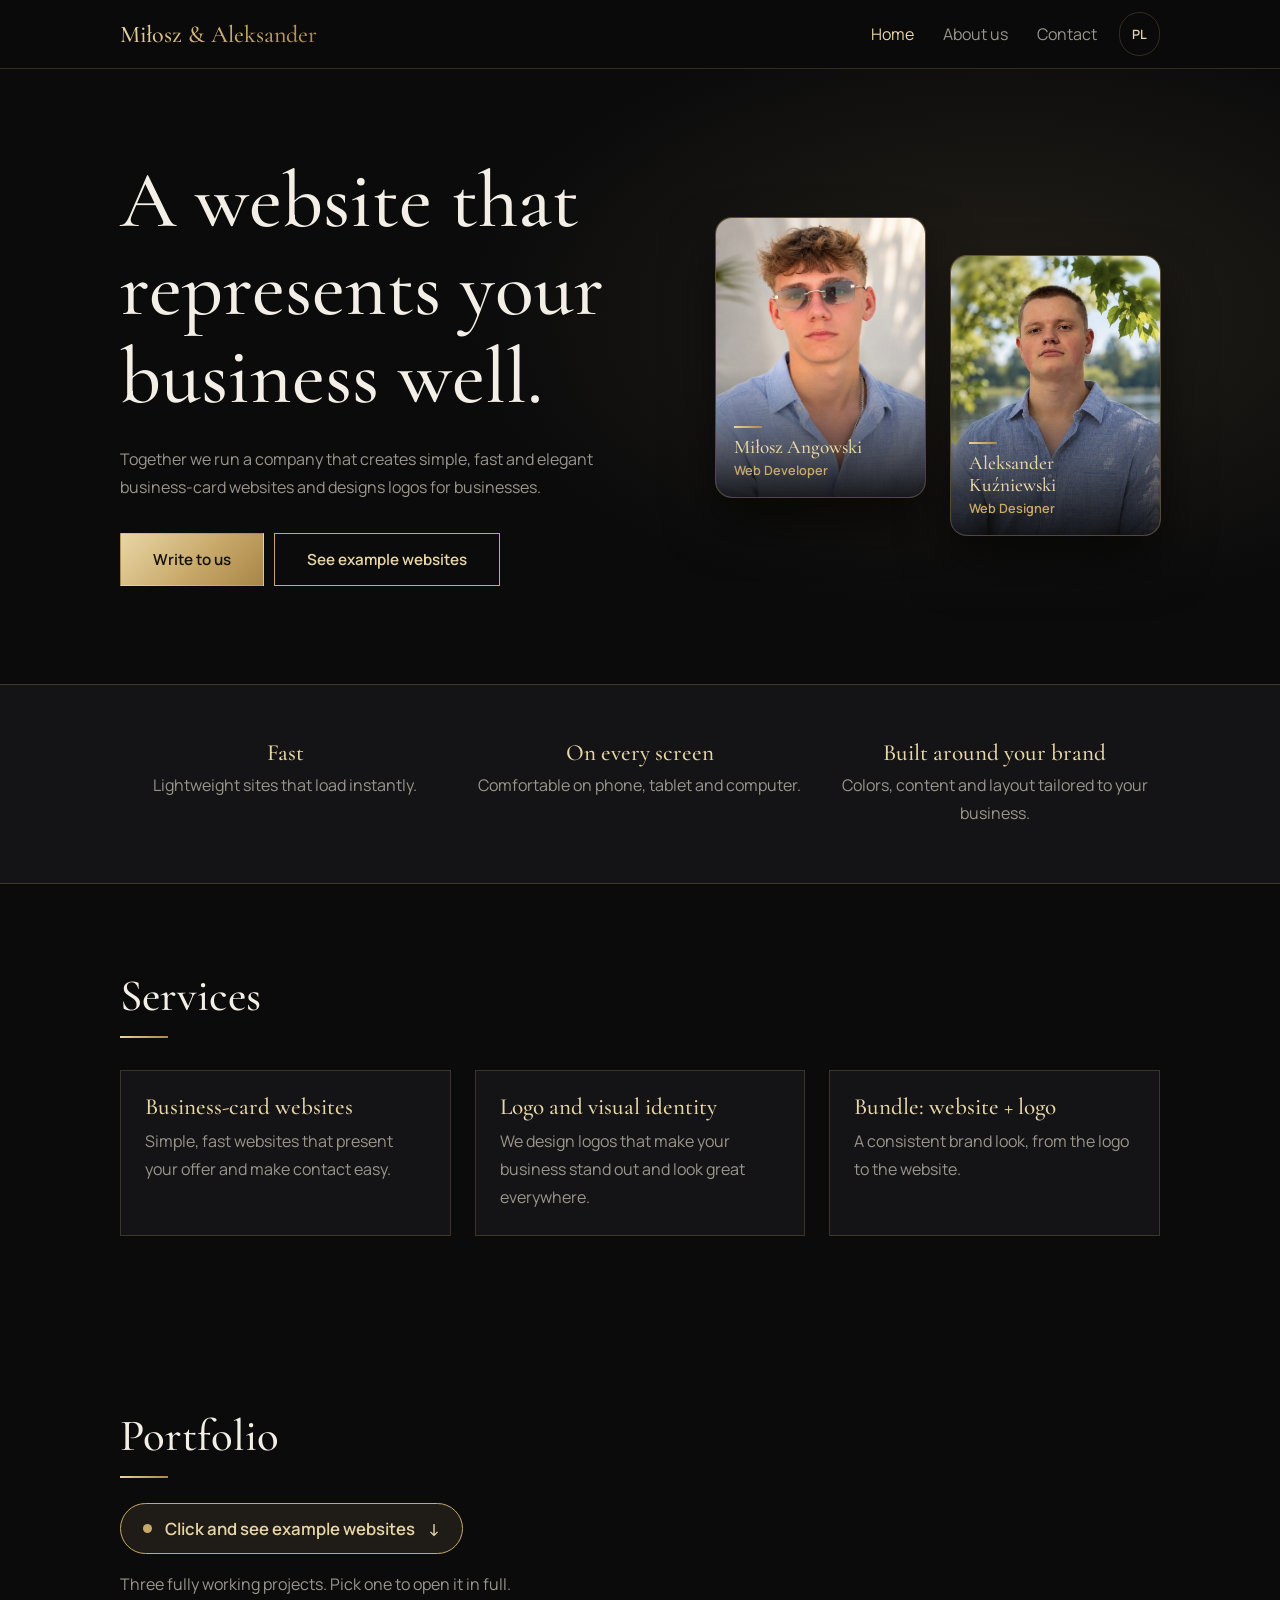
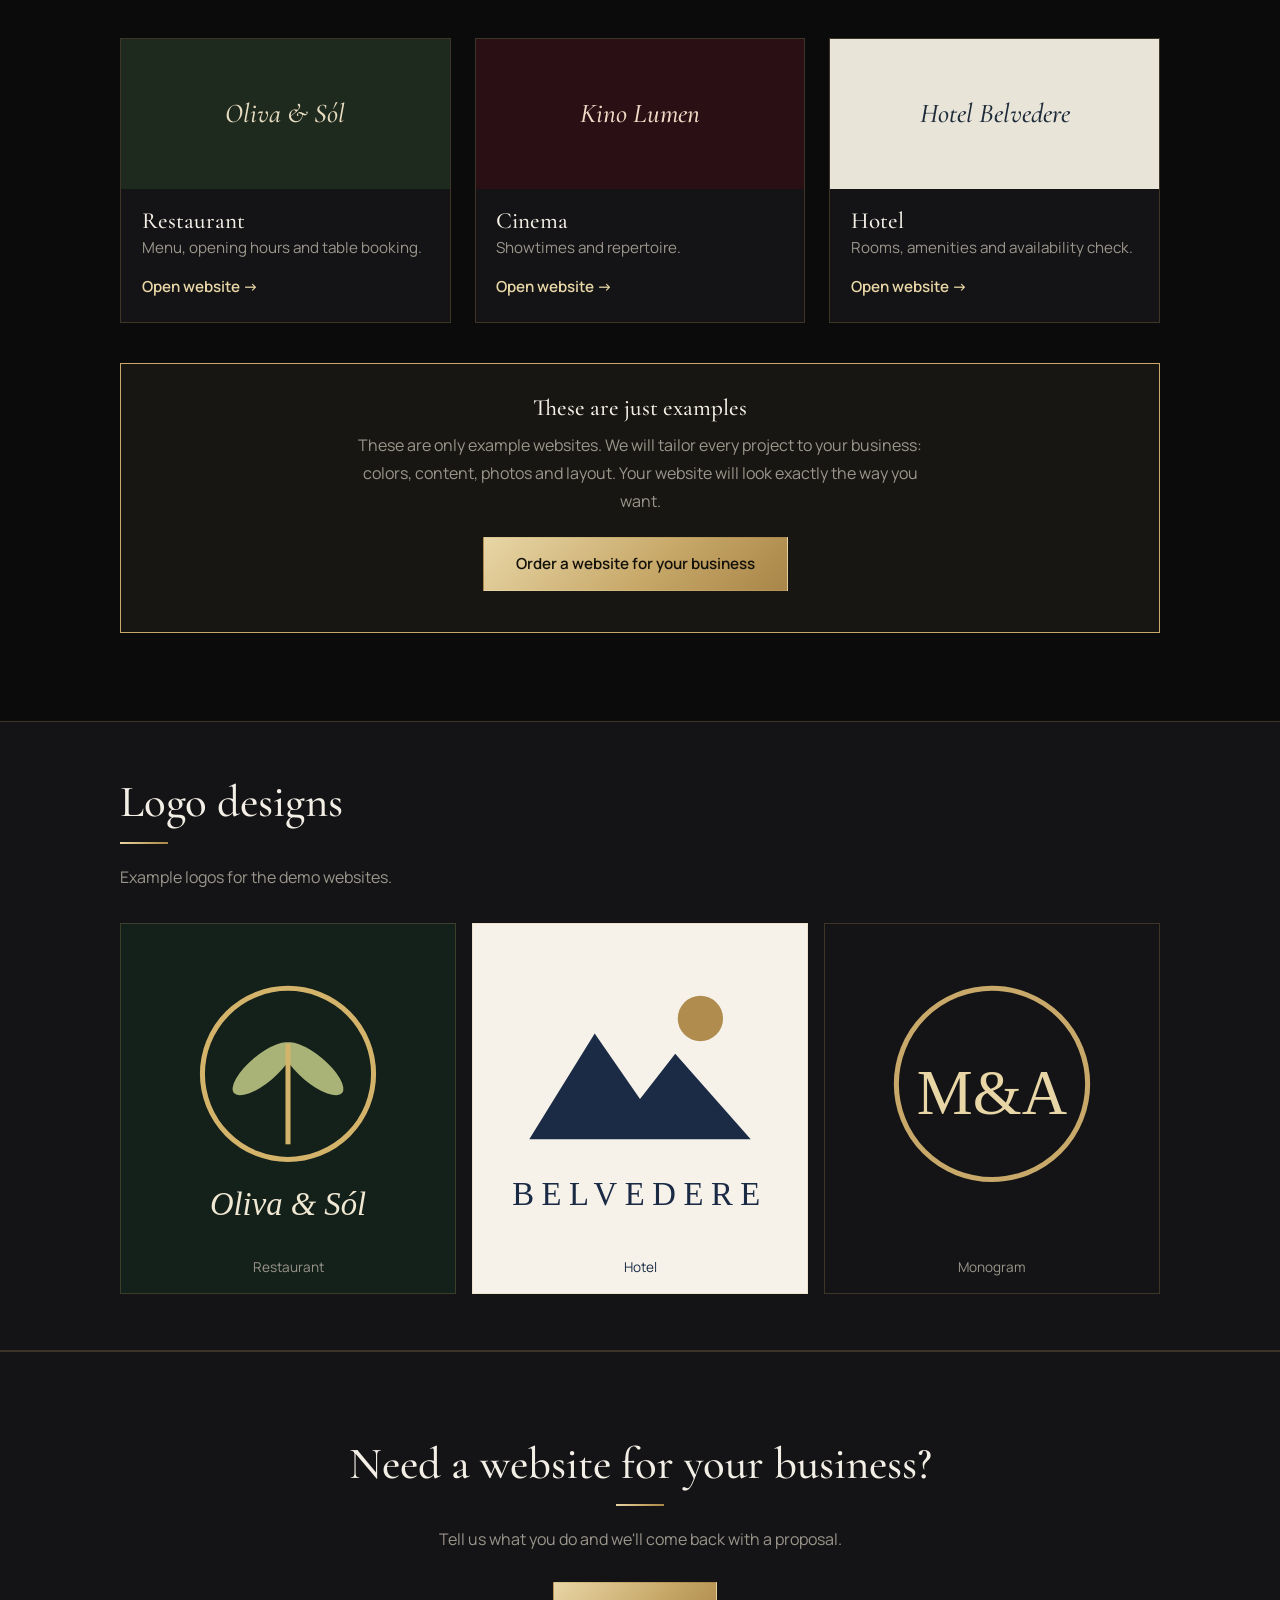
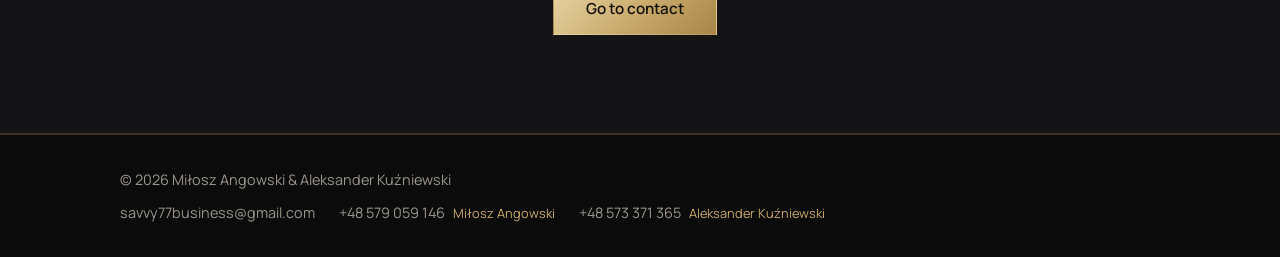
==== commit db4fd1df: "Add files via upload" ====
--- a/index.html
+++ b/index.html
@@ -1,4 +1,4 @@
-<!DOCTYPE html><html lang="pl"><head><meta charset="UTF-8"><meta name="theme-color" content="#0b0b0c"><link rel="icon" href="data:image/svg+xml,%3Csvg xmlns='http://www.w3.org/2000/svg' viewBox='0 0 64 64'%3E%3Crect width='64' height='64' rx='12' fill='%230b0b0c'/%3E%3Ctext x='32' y='43' font-size='22' text-anchor='middle' fill='%23c8a96a' font-family='Georgia,serif'%3EM%26amp;A%3C/text%3E%3C/svg%3E"><meta name="viewport" content="width=device-width,initial-scale=1"><link rel="preconnect" href="https://fonts.googleapis.com"><link rel="preconnect" href="https://fonts.gstatic.com" crossorigin><link href="https://fonts.googleapis.com/css2?family=Cormorant+Garamond:ital,wght@0,500;1,500&family=Manrope:wght@400;600&display=swap" rel="stylesheet"><title>Miłosz &amp; Aleksander – strony wizytówki i logo</title><meta name="description" content="Strony wizytówki i projekty logo dla firm. Prowadzimy razem firmę i dopasowujemy każdy projekt do marki."><link rel="stylesheet" href="css/style.css?v=10"><script src="js/main.js?v=10" defer></script><script src="js/i18n.js?v=10" defer></script></head><body>
+<!DOCTYPE html><html lang="pl"><head><meta charset="UTF-8"><meta name="theme-color" content="#0b0b0c"><link rel="icon" href="data:image/svg+xml,%3Csvg xmlns='http://www.w3.org/2000/svg' viewBox='0 0 64 64'%3E%3Crect width='64' height='64' rx='12' fill='%230b0b0c'/%3E%3Ctext x='32' y='43' font-size='22' text-anchor='middle' fill='%23c8a96a' font-family='Georgia,serif'%3EM%26amp;A%3C/text%3E%3C/svg%3E"><meta name="viewport" content="width=device-width,initial-scale=1"><link rel="preconnect" href="https://fonts.googleapis.com"><link rel="preconnect" href="https://fonts.gstatic.com" crossorigin><link href="https://fonts.googleapis.com/css2?family=Cormorant+Garamond:ital,wght@0,500;1,500&family=Manrope:wght@400;600&display=swap" rel="stylesheet"><title>Miłosz &amp; Aleksander – strony wizytówki i logo</title><meta name="description" content="Strony wizytówki i projekty logo dla firm. Prowadzimy razem firmę i dopasowujemy każdy projekt do marki."><link rel="stylesheet" href="css/style.css?v=11"><script src="js/main.js?v=11" defer></script><script src="js/i18n.js?v=11" defer></script></head><body>
 <header><div class="wrap"><a class="logo" href="index.html">Miłosz &amp; Aleksander</a><nav><a href="index.html" class="on">Start</a><a href="o-nas.html" class="">O nas</a><a href="kontakt.html" class="">Kontakt</a></nav></div></header>
 <section class="hero"><div class="wrap"><div class="txt"><h1>Strona, która dobrze reprezentuje Twoją firmę.</h1><p>Prowadzimy razem firmę, która tworzy proste, szybkie i eleganckie strony wizytówki oraz projektuje logo dla firm.</p><div><a class="btn fill" href="kontakt.html">Napisz do nas</a><a class="btn" href="#portfolio">Zobacz przykładowe strony</a></div></div>
 <div class="duo"><figure class="pp"><div class="photo"><img src="img/profile.png" alt="Miłosz Angowski"></div><figcaption><b>Miłosz Angowski</b><span>Web Developer</span></figcaption></figure><figure class="pp b"><div class="photo"><img src="img/partner-2.jpg" alt="Aleksander Kuźniewski"></div><figcaption><b>Aleksander Kuźniewski</b><span>Web Designer</span></figcaption></figure></div></div></section>
@@ -12,4 +12,4 @@
 </div><div class="note-box"><h3>To tylko przykłady</h3><p class="muted">Są to jedynie przykładowe strony. Każdą realizację dopasujemy do Twojej firmy: kolorów, treści, zdjęć i układu. Strona będzie wyglądać tak, jak Ty tego chcesz.</p><a class="btn fill" href="kontakt.html">Zamów stronę dla swojej firmy</a></div></div></section>
 <section class="strip" id="logo"><div class="wrap"><h2>Projekty logo</h2><p class="muted">Przykładowe logotypy dla stron demonstracyjnych.</p><div class="lgs"><div class="lg" style="background:#14201a"><svg viewBox="0 0 120 120"><circle cx="60" cy="52" r="34" fill="none" stroke="#d4b46a" stroke-width="2"/><ellipse cx="50" cy="50" rx="15" ry="5.5" fill="#a9b377" transform="rotate(-40 50 50)"/><ellipse cx="70" cy="50" rx="15" ry="5.5" fill="#a9b377" transform="rotate(40 70 50)"/><path d="M60 80V40" stroke="#d4b46a" stroke-width="2"/><text x="60" y="108" font-size="13" text-anchor="middle" fill="#f1e8d3" font-family="Georgia,serif" font-style="italic">Oliva &amp; Sól</text></svg><p>Restauracja</p></div><div class="lg" style="background:#f6f2ea"><svg viewBox="0 0 120 120"><path d="M16 78L42 36l18 26 14-18 30 34z" fill="#1b2b45"/><circle cx="84" cy="30" r="9" fill="#b08d4f"/><text x="60" y="104" font-size="13" text-anchor="middle" fill="#1b2b45" letter-spacing="3" font-family="Georgia,serif">BELVEDERE</text></svg><p style="color:#1b2b45">Hotel</p></div><div class="lg" style="background:#141416"><svg viewBox="0 0 120 120"><circle cx="60" cy="56" r="38" fill="none" stroke="#c8a96a" stroke-width="2"/><text x="60" y="68" font-size="25" text-anchor="middle" fill="#e8d6a6" font-family="Georgia,serif">M&amp;A</text></svg><p>Monogram</p></div></div></div></section>
 <section class="band"><div class="wrap"><h2>Potrzebujesz strony dla swojej firmy?</h2><p class="muted" style="margin-bottom:1.8rem">Opisz, czym się zajmujesz, a wrócimy z propozycją.</p><a class="btn fill" href="kontakt.html">Przejdź do kontaktu</a></div></section>
-<footer><div class="wrap"><span>© 2026 Miłosz Angowski &amp; Aleksander Kuźniewski</span><div class="fc"><a href="mailto:savvy77business@gmail.com">savvy77business@gmail.com</a><a href="tel:+48579059146">+48 579 059 146 <small>numer Miłosza</small></a><a href="tel:+48573371365">+48 573 371 365 <small>numer Aleksandra</small></a></div></div></footer></body></html>
+<footer><div class="wrap"><span>© 2026 Miłosz Angowski &amp; Aleksander Kuźniewski</span><div class="fc"><a href="mailto:savvy77business@gmail.com">savvy77business@gmail.com</a><a href="tel:+48579059146">+48 579 059 146 <small>Miłosz Angowski</small></a><a href="tel:+48573371365">+48 573 371 365 <small>Aleksander Kuźniewski</small></a></div></div></footer></body></html>
